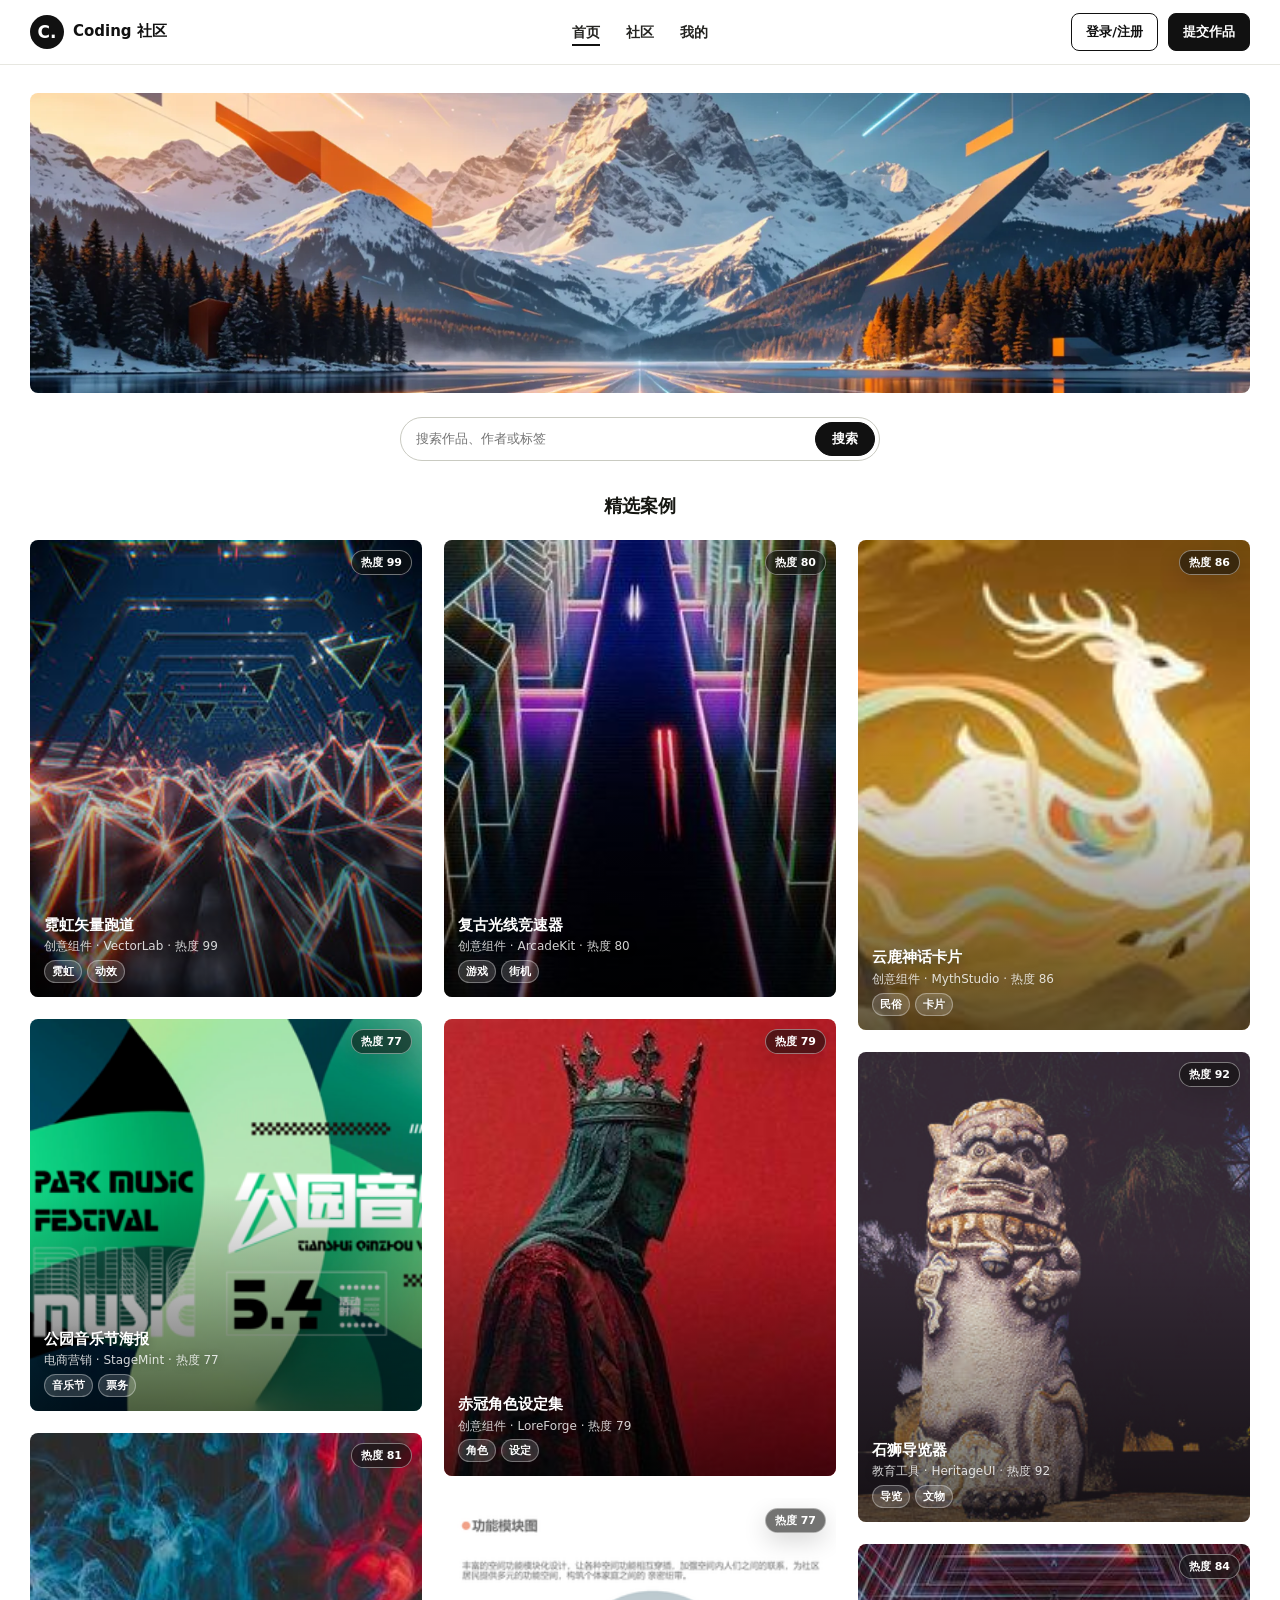
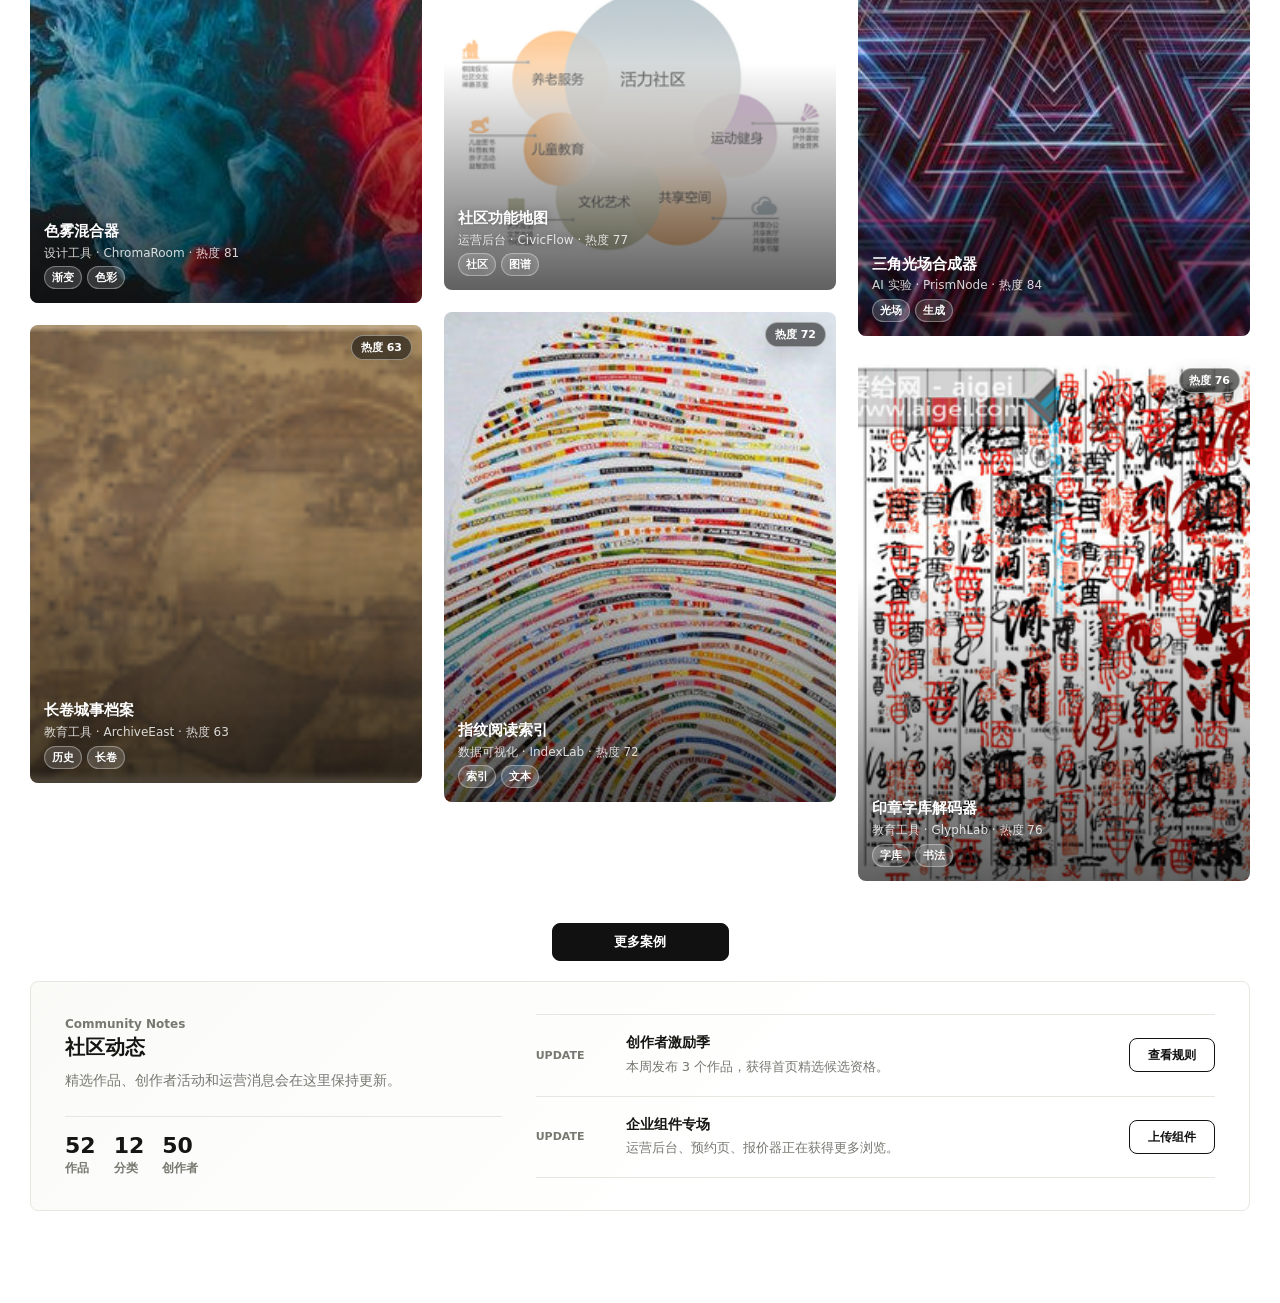
==== index.html @ 4173c128 "feat: initial coding community deployment" ====
<!doctype html>
<html lang="zh-CN">
<head>
  <meta charset="utf-8">
  <meta name="viewport" content="width=device-width, initial-scale=1">
  <title>Coding 社区 - 首页</title>
  <link rel="stylesheet" href="css/style.css?v=20260624-vibe-derivatives-1">
</head>
<body class="auth-state-pending" data-page="home">
  <header class="site-header">
    <nav class="site-nav">
      <a class="brand" href="index.html"><span class="brand-mark">C.</span><span class="brand-name">Coding社区</span></a>
      <div class="nav-links">
        <a class="active" href="index.html">首页</a>
        <a href="community.html">社区</a>
        <a href="mine.html" data-auth-required>我的</a>
      </div>
      <div class="nav-actions">
        <button class="nav-button" id="open-auth" type="button">登录/注册</button>
        <a class="nav-button solid" href="upload.html" target="_blank" rel="noopener" data-auth-required>提交作品</a>
      </div>
    </nav>
  </header>

  <main>
    <section class="home-banner" aria-label="Coding社区展示图">
      <img src="images/banners/home-ai-banner.webp" alt="AI cube on circuit board" width="1800" height="772" fetchpriority="high" decoding="async">
    </section>

    <section class="search-panel home-search" aria-label="作品搜索">
      <form class="search-form" id="home-search-form">
        <input class="search-field" id="home-search-input" placeholder="搜索作品、作者或标签">
        <button class="search-button" type="submit">搜索</button>
      </form>
    </section>

    <h2 class="featured-title">精选案例</h2>

    <div class="home-featured-window" id="featured-window">
      <section class="masonry-grid" id="featured-works"></section>
    </div>

    <div class="more-cases-row">
      <a class="more-cases-button" href="community.html">更多案例</a>
    </div>

    <section class="home-footer-block" aria-label="社区动态">
      <div class="home-footer-main">
        <p class="kicker">Community Notes</p>
        <h2>社区动态</h2>
        <p>精选作品、创作者活动和运营消息会在这里保持更新。</p>
        <div class="home-footer-stats">
          <span><strong id="home-work-count">0</strong>作品</span>
          <span><strong id="home-category-count">0</strong>分类</span>
          <span><strong id="home-author-count">0</strong>创作者</span>
        </div>
      </div>
      <div class="home-footer-feed" id="home-ads"></div>
    </section>
  </main>

  <script src="js/data/settings.table.js"></script>
  <script src="js/data/users.table.js"></script>
  <script src="js/data/works.table.js"></script>
  <script src="js/data/ads.table.js"></script>
  <script src="js/data/api-configs.table.js"></script>
  <script src="js/data/points-records.table.js"></script>
  <script src="js/app.js?v=20260624-vibe-derivatives-1"></script>
</body>
</html>
---- css/style.css ----
:root {
  --bg: #ffffff;
  --panel: #ffffff;
  --panel-soft: #f6f7f4;
  --ink: #151611;
  --muted: #777870;
  --line: #e7e7e1;
  --line-dark: #c9cac1;
  --accent: #d8623f;
  --green: #6f927b;
  --blue: #b9d7dc;
  --radius: 8px;
  --shadow: 0 10px 32px rgba(0, 0, 0, .045);
}

* { box-sizing: border-box; }
html { scroll-behavior: smooth; }
body {
  margin: 0;
  background: var(--bg);
  color: var(--ink);
  font-family: Inter, ui-sans-serif, system-ui, -apple-system, BlinkMacSystemFont, "Segoe UI", "Microsoft YaHei", sans-serif;
  font-size: 14px;
  line-height: 1.55;
}
a { color: inherit; text-decoration: none; }
button, input, select, textarea { font: inherit; }
button { cursor: pointer; transition: border-color .18s ease, background .18s ease, color .18s ease, transform .18s ease; }
button:hover, .nav-button:hover, .search-button:hover { transform: translateY(-1px); }
main { width: min(1220px, calc(100vw - 56px)); margin: 0 auto; }

.site-header {
  position: sticky;
  top: 0;
  z-index: 20;
  border-bottom: 1px solid var(--line);
  background: rgba(255, 255, 255, .96);
  backdrop-filter: blur(16px);
}

.site-nav {
  width: min(1220px, calc(100vw - 56px));
  min-height: 64px;
  margin: 0 auto;
  position: relative;
  display: flex;
  justify-content: space-between;
  gap: 24px;
  align-items: center;
}

.brand {
  display: inline-flex;
  align-items: center;
  gap: 9px;
  color: #111;
  font-weight: 900;
  white-space: nowrap;
}

.brand-mark {
  width: 34px;
  height: 34px;
  display: grid;
  place-items: center;
  border-radius: 50%;
  background: #111;
  color: #fff;
  font-size: 17px;
}

.brand-name {
  font-size: 15px;
  letter-spacing: 0;
}

.nav-links {
  position: absolute;
  left: 50%;
  transform: translateX(-50%);
  display: flex;
  gap: 26px;
  align-items: center;
}

.nav-links a {
  position: relative;
  padding: 23px 0 21px;
  color: #242421;
  font-size: 14px;
  font-weight: 650;
}

.nav-links a.active::after {
  content: "";
  position: absolute;
  left: 0;
  right: 0;
  bottom: 19px;
  height: 2px;
  background: #111;
}

.nav-actions, .stack-actions, .auth-tabs {
  display: flex;
  gap: 10px;
  align-items: center;
}

.nav-button {
  min-height: 36px;
  border: 1px solid #111;
  border-radius: var(--radius);
  background: transparent;
  color: #111;
  padding: 8px 14px;
  font-size: 13px;
  font-weight: 720;
}

.nav-button.solid {
  background: #111;
  color: #fff;
}

.nav-button.full { width: 100%; }

.auth-state-pending #open-auth,
.auth-state-pending [data-open-auth] {
  visibility: hidden;
}

.nav-button.user-nav-button {
  display: inline-flex;
  align-items: center;
  gap: 8px;
  min-height: 36px;
  padding: 5px 12px 5px 6px;
  border-color: var(--line-dark);
  background: #fff;
  color: #111;
}

.nav-user-avatar {
  width: 26px;
  height: 26px;
  flex: 0 0 26px;
  overflow: hidden;
  border-radius: 50%;
  background: var(--panel-soft);
  box-shadow: inset 0 0 0 1px rgba(0, 0, 0, .06);
}

.nav-user-avatar img {
  display: block;
  width: 100%;
  height: 100%;
  object-fit: cover;
}

.nav-user-name {
  max-width: 96px;
  overflow: hidden;
  text-overflow: ellipsis;
  white-space: nowrap;
}
.text-link { text-decoration: underline; text-underline-offset: 4px; font-weight: 700; }
.hidden { display: none !important; }

.home-banner {
  width: 100%;
  height: 300px;
  margin: 28px 0 18px;
  overflow: hidden;
  border-radius: var(--radius);
  background: var(--panel-soft);
}

.home-banner img {
  display: block;
  width: 100%;
  height: 100%;
  object-fit: cover;
  object-position: center center;
}

.hero-catalog {
  min-height: 420px;
  display: grid;
  grid-template-columns: minmax(0, 1fr) 320px;
  gap: 30px;
  align-items: end;
  padding: 44px 0 34px;
}

.kicker {
  margin: 0 0 10px;
  color: #2e2e2b;
  font-size: 12px;
  font-weight: 760;
  letter-spacing: 0;
}

h1, h2, h3, p { margin-top: 0; }
h1 {
  max-width: 720px;
  margin-bottom: 14px;
  font-size: 30px;
  line-height: 1.12;
  letter-spacing: 0;
}
h2 { margin-bottom: 6px; font-size: 18px; letter-spacing: 0; }
h3 { margin-bottom: 6px; font-size: 15px; }
.hero-copy, .page-title p, .section-head p {
  max-width: 560px;
  color: var(--muted);
  font-size: 14px;
  line-height: 1.7;
}

.auth-panel, .upload-panel, .content-panel, .side-panel, .admin-login {
  border: 1px solid var(--line);
  border-radius: var(--radius);
  background: var(--panel);
  box-shadow: var(--shadow);
}

.auth-panel { padding: 18px; }
.auth-tabs { margin-bottom: 16px; }
.auth-tabs button {
  flex: 1;
  border: 1px solid var(--line);
  border-radius: 999px;
  background: #f7f7f5;
  padding: 8px 10px;
  font-size: 13px;
  font-weight: 720;
}
.auth-tabs button.active { background: #111; color: #fff; border-color: #111; }
.tiny-note { margin: 14px 0 0; color: var(--muted); font-size: 13px; line-height: 1.5; }

.field, .search-field {
  width: 100%;
  min-height: 38px;
  border: 1px solid var(--line-dark);
  border-radius: var(--radius);
  background: #fff;
  color: #111;
  padding: 9px 11px;
  outline: none;
  font-size: 13px;
}
.field:focus, .search-field:focus {
  border-color: #111;
  box-shadow: 0 0 0 3px rgba(20, 21, 17, .055);
}
.field[readonly],
.readonly-field {
  background: #f6f6f2;
  color: #686961;
  cursor: not-allowed;
}
.field.compact { width: 180px; }
.textarea { min-height: 140px; resize: vertical; line-height: 1.55; }

.search-panel, .filter-panel {
  margin: 24px 0 34px;
}
.home-search, .community-search {
  width: min(480px, 100%);
  margin: 24px auto 34px;
}
.filter-panel.community-search {
  width: 100%;
}
.community-search .search-form {
  width: min(480px, 100%);
  margin: 0 auto;
}
.search-form {
  display: flex;
  align-items: center;
  gap: 5px;
  padding: 4px;
  border: 1px solid var(--line-dark);
  border-radius: 999px;
  background: #fff;
}
.home-search .search-field, .community-search .search-field {
  min-height: 31px;
  min-width: 0;
  border: 0;
  border-radius: 999px;
  padding: 6px 11px;
  box-shadow: none;
}
.home-search .search-field:focus, .community-search .search-field:focus {
  border: 0;
  box-shadow: none;
}
.search-button {
  min-height: 31px;
  border: 1px solid #111;
  border-radius: 999px;
  background: #111;
  color: #fff;
  padding: 6px 16px;
  font-size: 13px;
  font-weight: 720;
}
.featured-title {
  margin: 24px 0 22px;
  text-align: center;
  color: #151611;
  font-size: 18px;
  line-height: 1.25;
  font-weight: 860;
}
.filter-panel {
  display: grid;
  gap: 12px;
}
.category-tabs {
  display: flex;
  gap: 7px;
  align-items: center;
  flex-wrap: wrap;
  justify-content: space-between;
  width: 100%;
  max-width: 100%;
  margin: 0;
  overflow-x: auto;
  padding-bottom: 2px;
  scrollbar-width: thin;
}
.category-tabs button {
  flex: 1 1 86px;
  min-height: 36px;
  border: 1px solid var(--line);
  border-radius: var(--radius);
  background: #fff;
  padding: 8px 14px;
  font-size: 13px;
  font-weight: 650;
}
.category-tabs button.active { background: #111; color: #fff; border-color: #111; }
.search-field { flex: 1; min-width: 260px; }

.category-select-stack {
  display: grid;
  gap: 8px;
}

.section-head, .page-title {
  display: flex;
  justify-content: space-between;
  align-items: flex-end;
  gap: 18px;
  margin: 40px 0 18px;
}
.page-title { display: block; padding-top: 34px; }

.masonry-grid {
  display: block;
  column-count: 3;
  column-gap: 22px;
}

.home-featured-window {
  position: relative;
  overflow: hidden;
}

.home-featured-window.is-clipped::after {
  content: "";
  position: absolute;
  left: 0;
  right: 0;
  bottom: 0;
  height: 130px;
  pointer-events: none;
  background: linear-gradient(180deg, rgba(255, 255, 255, 0), #fff 86%);
}

.more-cases-row {
  display: flex;
  justify-content: center;
  margin: 20px 0;
}
.more-cases-button {
  min-width: 177px;
  min-height: 36px;
  display: inline-flex;
  align-items: center;
  justify-content: center;
  border: 1px solid #111;
  border-radius: var(--radius);
  background: #111;
  color: #fff;
  padding: 8px 20px;
  font-size: 13px;
  font-weight: 760;
  transition: transform .18s ease, background .18s ease, border-color .18s ease;
}
.more-cases-button:hover {
  transform: translateY(-1px);
}

.work-card {
  display: inline-block;
  width: 100%;
  margin: 0 0 22px;
  break-inside: avoid;
  -webkit-column-break-inside: avoid;
}
.work-card[hidden] { display: none; }

.work-thumb {
  position: relative;
  display: block;
  aspect-ratio: var(--thumb-ratio, 282 / 320);
  overflow: hidden;
  border-radius: var(--radius);
  background: #ddd;
}
.work-thumb img {
  width: 100%;
  height: 100%;
  display: block;
  object-fit: cover;
  transition: transform .28s ease;
}
.work-heat-badge {
  position: absolute;
  top: 10px;
  right: 10px;
  z-index: 2;
  display: inline-flex;
  align-items: center;
  min-height: 24px;
  padding: 3px 9px;
  border: 1px solid rgba(255, 255, 255, .42);
  border-radius: 999px;
  background: rgba(15, 15, 13, .58);
  color: #fff;
  font-size: 11px;
  font-weight: 820;
  backdrop-filter: blur(12px);
  box-shadow: 0 8px 24px rgba(0, 0, 0, .16);
}
.work-card:hover .work-thumb img { transform: scale(1.025); }
.work-scrim {
  position: absolute;
  inset: 0;
  background: linear-gradient(180deg, rgba(0, 0, 0, 0) 42%, rgba(0, 0, 0, .68) 100%);
  opacity: .92;
  pointer-events: none;
}
.work-overlay {
  position: absolute;
  left: 0;
  right: 0;
  bottom: 0;
  display: grid;
  gap: 5px;
  padding: 34px 14px 14px;
  color: #fff;
  text-shadow: 0 1px 8px rgba(0, 0, 0, .32);
}
.work-title {
  font-size: 15px;
  font-weight: 760;
  line-height: 1.25;
}
.work-subline {
  color: rgba(255, 255, 255, .82);
  font-size: 12px;
  line-height: 1.3;
}
.work-tags {
  display: flex;
  gap: 5px;
  flex-wrap: wrap;
}
.work-tags span {
  border: 1px solid rgba(255, 255, 255, .34);
  border-radius: 999px;
  background: rgba(255, 255, 255, .16);
  padding: 2px 7px;
  font-size: 11px;
  font-weight: 650;
}
.tag-row { display: flex; flex-wrap: wrap; gap: 6px; margin-top: 10px; }
.tag {
  border: 1px solid var(--line);
  border-radius: 999px;
  padding: 4px 8px;
  background: #fff;
  color: #454540;
  font-size: 12px;
  font-weight: 750;
}

.home-footer-block {
  display: grid;
  grid-template-columns: minmax(0, .9fr) minmax(0, 1.4fr);
  gap: 34px;
  margin: 0 0 72px;
  padding: 32px 34px;
  border: 1px solid var(--line);
  border-radius: var(--radius);
  background: linear-gradient(135deg, #fafaf7 0%, #ffffff 62%);
}

.home-footer-main h2 {
  margin: 0 0 8px;
  font-size: 20px;
  line-height: 1.25;
}

.home-footer-main p {
  max-width: 360px;
  margin: 0;
  color: var(--muted);
  line-height: 1.75;
}

.home-footer-stats {
  display: flex;
  gap: 18px;
  flex-wrap: wrap;
  margin-top: 24px;
  padding-top: 18px;
  border-top: 1px solid var(--line);
}

.home-footer-stats span {
  color: var(--muted);
  font-size: 12px;
  font-weight: 720;
}

.home-footer-stats strong {
  display: block;
  margin-bottom: 2px;
  color: #151611;
  font-size: 22px;
  line-height: 1;
  font-weight: 900;
}

.home-footer-feed {
  display: grid;
  gap: 0;
  align-self: center;
  border-top: 1px solid var(--line);
}

.home-feed-item {
  display: grid;
  grid-template-columns: 72px minmax(0, 1fr) auto;
  gap: 18px;
  align-items: center;
  padding: 18px 0;
  border-bottom: 1px solid var(--line);
}

.home-feed-item > span {
  color: var(--muted);
  font-size: 11px;
  font-weight: 800;
  text-transform: uppercase;
}

.home-feed-item h3 {
  margin: 0 0 5px;
  font-size: 14px;
  line-height: 1.35;
}

.home-feed-item p {
  margin: 0;
  color: var(--muted);
  font-size: 13px;
  line-height: 1.6;
}

.home-feed-item .text-link {
  min-width: 86px;
  min-height: 34px;
  display: inline-flex;
  align-items: center;
  justify-content: center;
  border: 1px solid #111;
  border-radius: var(--radius);
  background: #fff;
  color: #111;
  padding: 7px 14px;
  font-size: 12px;
  font-weight: 800;
  text-decoration: none;
}

.home-feed-item .text-link:hover {
  background: #111;
  color: #fff;
}

.notice-grid {
  display: grid;
  grid-template-columns: repeat(2, minmax(0, 1fr));
  gap: 14px;
  margin-bottom: 56px;
}
.notice-card {
  min-height: 136px;
  padding: 18px;
  border: 1px solid var(--line);
  border-radius: var(--radius);
  background: #fff;
}

.upload-panel {
  display: none;
  grid-template-columns: 260px 1fr;
  gap: 18px;
  padding: 18px;
  margin-bottom: 22px;
}
.upload-panel.open { display: grid; }
.form-grid {
  display: grid;
  grid-template-columns: repeat(2, minmax(0, 1fr));
  gap: 10px;
}
.full { grid-column: 1 / -1; }

.upload-page {
  padding-bottom: 64px;
}
.upload-hero {
  display: grid;
  grid-template-columns: minmax(0, 1fr) 280px;
  gap: 24px;
  align-items: end;
  padding: 32px 0 24px;
  border-bottom: 1px solid var(--line);
}
.upload-hero h1 {
  max-width: 640px;
  margin: 0 0 10px;
  font-size: 28px;
  line-height: 1.18;
}
.upload-hero p {
  max-width: 660px;
  color: var(--muted);
  font-size: 14px;
  line-height: 1.75;
}
.upload-hero-note {
  display: grid;
  gap: 6px;
  padding: 16px;
  border: 1px solid var(--line);
  border-radius: var(--radius);
  background: #fffaf6;
}
.upload-hero-note span {
  color: #b8663d;
  font-size: 12px;
  font-weight: 760;
}
.upload-hero-note strong {
  font-size: 14px;
  line-height: 1.45;
}
.upload-workspace {
  display: grid;
  grid-template-columns: minmax(0, 1fr) 330px;
  gap: 24px;
  align-items: start;
  padding-top: 24px;
}
.upload-review-state {
  margin: -8px 0 24px;
  padding: 22px 24px;
  border: 1px solid #ead8ca;
  border-radius: var(--radius);
  background: #fff8f2;
}
.upload-review-state h2 {
  margin: 2px 0 8px;
  font-size: 20px;
}
.upload-review-state p:not(.kicker) {
  max-width: 620px;
  margin: 0 0 16px;
  color: #6d5d52;
  line-height: 1.7;
}
.upload-form-panel,
.upload-preview-panel {
  border: 1px solid var(--line);
  border-radius: var(--radius);
  background: #fff;
  box-shadow: var(--shadow);
}
.upload-form-panel {
  display: grid;
  grid-template-columns: repeat(2, minmax(0, 1fr));
  gap: 14px;
  padding: 22px;
}
.form-section-head {
  padding-top: 4px;
  border-top: 1px solid var(--line);
}
.form-section-head:first-child {
  padding-top: 0;
  border-top: 0;
}
.form-section-head h2 {
  margin-bottom: 2px;
}
.textarea.small {
  min-height: 96px;
}
.upload-preview-panel {
  position: sticky;
  top: 86px;
  padding: 18px;
}
.upload-cover-preview {
  aspect-ratio: 4 / 3;
  display: grid;
  place-items: center;
  overflow: hidden;
  margin: 14px 0;
  border: 1px solid var(--line);
  border-radius: var(--radius);
  background: linear-gradient(135deg, #f6f7f4, #fff);
  color: var(--muted);
  font-size: 13px;
}
.upload-cover-preview img {
  width: 100%;
  height: 100%;
  display: block;
  object-fit: cover;
}
.upload-summary {
  display: grid;
  grid-template-columns: 88px minmax(0, 1fr);
  gap: 10px 12px;
  margin: 0 0 12px;
  padding: 14px 0;
  border-top: 1px solid var(--line);
  border-bottom: 1px solid var(--line);
}
.upload-summary dt {
  color: var(--muted);
  font-size: 12px;
}
.upload-summary dd {
  min-width: 0;
  margin: 0;
  color: #151611;
  font-size: 13px;
  font-weight: 680;
  overflow-wrap: anywhere;
}

.work-detail {
  display: grid;
  grid-template-columns: minmax(0, 1fr) 320px;
  gap: 24px;
  padding: 16px 0 50px;
  align-items: start;
}
.work-media {
  aspect-ratio: 282 / 320;
  overflow: hidden;
  border-radius: var(--radius);
  background: var(--panel-soft);
}
.work-media img {
  width: 100%;
  height: 100%;
  border-radius: var(--radius);
  display: block;
  margin-bottom: 14px;
  object-fit: cover;
}
.studio-preview {
  width: 100%;
  min-height: 500px;
  border: 1px solid var(--line);
  border-radius: var(--radius);
  background: #fff;
}
.work-aside {
  position: sticky;
  top: 86px;
  padding: 22px;
  border: 1px solid var(--line);
  border-radius: var(--radius);
  background: #fff;
}
.work-aside h1 {
  margin: 0 0 14px;
  font-size: 24px;
  line-height: 1.2;
}
.work-description {
  margin: 0 0 18px;
  color: #2b2b26;
  font-size: 14px;
  line-height: 1.8;
}
.work-meta-list {
  display: grid;
  gap: 10px;
  margin: 0 0 16px;
}
.work-meta-list div {
  display: grid;
  grid-template-columns: 76px minmax(0, 1fr);
  gap: 10px;
  align-items: baseline;
}
.work-meta-list dt {
  color: var(--muted);
  font-size: 12px;
  font-weight: 700;
}
.work-meta-list dd {
  margin: 0;
  color: #151611;
  font-size: 14px;
  font-weight: 780;
  overflow-wrap: anywhere;
}
.work-heat-pill {
  display: inline-flex;
  align-items: center;
  justify-content: center;
  min-width: 42px;
  min-height: 26px;
  padding: 5px 12px;
  border: 1px solid #ead6c9;
  border-radius: 999px;
  background: #fff4ec;
  color: #d8623f;
  font-size: 14px;
  font-weight: 880;
  line-height: 1;
}
.work-points-card {
  display: flex;
  align-items: baseline;
  gap: 8px;
  min-height: 74px;
  margin: 0 0 16px;
  padding: 15px 16px;
  border: 1px solid #ead6c9;
  border-radius: var(--radius);
  background: #fff7f1;
}
.work-points-card span {
  color: #7d6252;
  font-size: 13px;
  font-weight: 760;
}
.work-points-card strong {
  margin-left: auto;
  color: #d8623f;
  font-size: 36px;
  line-height: 1;
  font-weight: 900;
}
.work-points-card em {
  color: #a7654c;
  font-size: 13px;
  font-style: normal;
  font-weight: 820;
}
#try-work {
  min-height: 48px;
  display: inline-flex;
  align-items: center;
  justify-content: center;
  border-color: #111;
  background: #111;
  color: #fff;
  font-size: 14px;
  font-weight: 840;
}
#try-work:hover {
  border-color: #222;
  background: #222;
}
#vibe-link-side {
  min-height: 48px;
  display: inline-flex;
  align-items: center;
  justify-content: center;
  border-color: #d8623f;
  background: #d8623f;
  color: #fff;
  font-size: 14px;
  font-weight: 840;
}
#vibe-link-side:hover {
  border-color: #bd4f31;
  background: #bd4f31;
}
.stack-actions { flex-direction: column; align-items: stretch; margin-top: 20px; }
.stack-actions.horizontal { flex-direction: row; align-items: center; }

.trial-modal {
  position: fixed;
  inset: 0;
  z-index: 90;
  display: grid;
  place-items: center;
  padding: 30px;
}

.trial-modal.is-fullscreen {
  padding: 0;
}

.trial-backdrop {
  position: absolute;
  inset: 0;
  background: rgba(18, 18, 14, .42);
  backdrop-filter: blur(10px);
}

.trial-modal.is-fullscreen .trial-backdrop {
  background: #fff;
  backdrop-filter: none;
}

.trial-dialog {
  position: relative;
  width: min(1180px, calc(100vw - 60px));
  height: min(780px, calc(100vh - 60px));
  display: grid;
  grid-template-rows: auto minmax(0, 1fr);
  overflow: hidden;
  border: 1px solid var(--line);
  border-radius: var(--radius);
  background: #fff;
  box-shadow: 0 32px 90px rgba(0, 0, 0, .22);
}

.trial-modal.is-fullscreen .trial-dialog {
  width: 100vw;
  height: 100vh;
  border: 0;
  border-radius: 0;
  box-shadow: none;
}

.trial-dialog::after {
  content: "加载预览中...";
  position: absolute;
  inset: 64px 0 0;
  display: none;
  place-items: center;
  background: #fff;
  color: var(--muted);
  font-weight: 760;
}

.trial-modal.is-loading .trial-dialog::after {
  display: grid;
}

.trial-head {
  min-height: 64px;
  display: flex;
  align-items: center;
  justify-content: space-between;
  gap: 16px;
  padding: 12px 16px;
  border-bottom: 1px solid var(--line);
}

.trial-title-block {
  min-width: 0;
}

.trial-head h2 {
  margin: 0;
  font-size: 16px;
  line-height: 1.2;
  overflow: hidden;
  text-overflow: ellipsis;
  white-space: nowrap;
}

.trial-meta {
  margin: 5px 0 0;
  color: var(--muted);
  font-size: 12px;
  line-height: 1.25;
  overflow: hidden;
  text-overflow: ellipsis;
  white-space: nowrap;
}

.trial-actions {
  display: flex;
  flex: 0 0 auto;
  align-items: center;
  gap: 8px;
}

.trial-control {
  min-height: 32px;
  border: 1px solid var(--line);
  border-radius: 999px;
  background: #fff;
  padding: 6px 13px;
  color: var(--muted);
  font-size: 12px;
  font-weight: 760;
}

.trial-control:hover {
  border-color: #111;
  color: #111;
}

.trial-dialog iframe {
  width: 100%;
  height: 100%;
  border: 0;
  background: #fff;
}

.trial-modal.is-loading .trial-dialog iframe {
  opacity: 0;
}

.work-extra {
  display: grid;
  gap: 26px;
  padding: 8px 0 74px;
}

.work-extra-section {
  border-top: 1px solid var(--line);
  padding-top: 28px;
}

.work-overview-section {
  display: grid;
  grid-template-columns: minmax(0, 1fr) 320px;
  gap: 24px;
  align-items: start;
}

.work-extra h2 {
  margin: 0 0 10px;
  font-size: 20px;
  line-height: 1.25;
}

.work-extra p {
  margin: 0;
  color: #3f403a;
  line-height: 1.85;
}

.work-fact-list {
  display: grid;
  gap: 10px;
  margin: 0;
}

.work-fact-list div {
  display: flex;
  justify-content: space-between;
  gap: 18px;
  padding: 12px 0;
  border-bottom: 1px solid var(--line);
}

.work-fact-list dt {
  color: var(--muted);
  font-size: 12px;
  font-weight: 760;
}

.work-fact-list dd {
  margin: 0;
  color: #151611;
  font-weight: 820;
  text-align: right;
}

.work-extra-grid {
  display: grid;
  grid-template-columns: repeat(2, minmax(0, 1fr));
  gap: 18px;
}

.work-info-block {
  padding-top: 24px;
  border-top: 1px solid var(--line);
}

.work-info-block ul {
  display: grid;
  gap: 10px;
  margin: 0;
  padding-left: 18px;
  color: #33342f;
  line-height: 1.75;
}

.work-timeline {
  display: grid;
  gap: 10px;
  margin: 0;
  padding: 0;
  list-style: none;
}

.work-timeline li {
  display: flex;
  align-items: center;
  justify-content: space-between;
  gap: 16px;
  padding: 12px 0;
  border-bottom: 1px solid var(--line);
}

.work-timeline span {
  color: var(--muted);
  font-size: 12px;
  font-weight: 760;
}

.work-timeline strong {
  color: #151611;
  font-size: 13px;
  text-align: right;
}

.work-section-head {
  display: flex;
  align-items: end;
  justify-content: space-between;
  gap: 18px;
  margin-bottom: 16px;
}

.work-source-card {
  display: grid;
  gap: 6px;
  margin-top: 16px;
  padding: 13px 14px;
  border: 1px solid #f0d7cd;
  border-radius: 8px;
  background: #fff7f3;
}

.work-source-card span,
.work-derivative-count {
  color: #9d5a43;
  font-size: 12px;
  font-weight: 820;
}

.source-work-link {
  color: #151611;
  font-size: 14px;
  font-weight: 860;
}

.source-work-link:hover {
  color: #d8623f;
}

.work-derivative-section {
  border-top-color: #efcfc3;
}

.work-derivative-section .work-section-head {
  align-items: center;
}

.work-related-grid {
  display: grid;
  grid-template-columns: repeat(3, minmax(0, 1fr));
  gap: 14px;
}

.work-related-card {
  display: grid;
  gap: 10px;
}

.work-related-card img {
  width: 100%;
  aspect-ratio: 4 / 3;
  display: block;
  object-fit: cover;
  border-radius: var(--radius);
  background: var(--panel-soft);
}

.work-related-card strong {
  display: block;
  color: #151611;
  font-size: 14px;
  line-height: 1.35;
}

.work-related-card em {
  display: block;
  margin-top: 3px;
  color: var(--muted);
  font-size: 12px;
  font-style: normal;
}

.vibe-studio {
  display: grid;
  grid-template-columns: minmax(320px, 380px) minmax(0, 1fr);
  gap: 16px;
  margin-bottom: 48px;
  align-items: stretch;
}

.vibe-chat-panel,
.vibe-preview-panel {
  min-height: calc(100vh - 190px);
  border: 1px solid var(--line);
  border-radius: var(--radius);
  background: #fff;
}

.vibe-chat-panel {
  display: grid;
  grid-template-rows: auto minmax(0, 1fr) auto;
  overflow: hidden;
}

.vibe-chat-head,
.vibe-preview-head {
  display: flex;
  align-items: center;
  justify-content: space-between;
  gap: 14px;
  padding: 14px;
  border-bottom: 1px solid var(--line);
}

.vibe-chat-head h2,
.vibe-preview-head h2 {
  margin: 0;
  font-size: 17px;
  line-height: 1.2;
}

#vibe-status {
  flex: 0 0 auto;
  border: 1px solid var(--line);
  border-radius: 999px;
  padding: 5px 9px;
  color: var(--muted);
  font-size: 12px;
  font-weight: 760;
}

#save-variant {
  border-color: #e24d2e;
  background: #e24d2e;
  color: #fff;
  box-shadow: 0 10px 24px rgba(226, 77, 46, .22);
}

#save-variant:hover {
  border-color: #c93d22;
  background: #c93d22;
  box-shadow: 0 12px 28px rgba(201, 61, 34, .28);
}

.vibe-chat {
  display: flex;
  flex-direction: column;
  gap: 10px;
  overflow: auto;
  padding: 14px;
  background: #faf9f4;
}

.vibe-message {
  max-width: 92%;
  display: grid;
  gap: 5px;
  align-self: flex-start;
}

.vibe-message span {
  color: var(--muted);
  font-size: 11px;
  font-weight: 840;
}

.vibe-message p {
  margin: 0;
  border: 1px solid var(--line);
  border-radius: 8px;
  background: #fff;
  padding: 10px 12px;
  color: #22231e;
  font-size: 14px;
  line-height: 1.6;
}

.vibe-progress {
  border: 1px solid var(--line);
  border-radius: 8px;
  background: #fff;
  padding: 10px 12px;
}

.vibe-progress p {
  border: 0;
  padding: 0;
  margin-bottom: 8px;
  color: #22231e;
}

.vibe-progress ol {
  display: grid;
  gap: 6px;
  margin: 0;
  padding: 0;
  list-style: none;
}

.vibe-progress li {
  position: relative;
  padding-left: 18px;
  color: var(--muted);
  font-size: 13px;
  line-height: 1.35;
}

.vibe-progress li::before {
  content: "";
  position: absolute;
  left: 0;
  top: .45em;
  width: 7px;
  height: 7px;
  border-radius: 999px;
  background: #111;
  opacity: .26;
}

.vibe-progress li:nth-child(1)::before {
  opacity: 1;
}

.vibe-message.is-user {
  align-self: flex-end;
}

.vibe-message.is-user span {
  text-align: right;
}

.vibe-message.is-user p {
  border-color: #111;
  background: #111;
  color: #fff;
}

.vibe-compose {
  display: grid;
  gap: 10px;
  padding: 14px;
  border-top: 1px solid var(--line);
}

.vibe-compose.is-busy {
  opacity: .72;
}

.vibe-preview-panel {
  display: grid;
  grid-template-rows: auto minmax(0, 1fr);
  overflow: hidden;
}

.vibe-preview-panel .studio-preview {
  min-height: 0;
  height: 100%;
  border: 0;
  border-radius: 0;
}
.prompt { min-height: 130px; }
.code-editor {
  width: 100%;
  min-height: 360px;
  margin-top: 12px;
  border: 1px solid #232323;
  border-radius: var(--radius);
  background: #151515;
  color: #f4f4ef;
  padding: 12px;
  font: 12px/1.55 Consolas, "Cascadia Code", monospace;
  resize: vertical;
}
.studio-preview { min-height: 660px; }

.account-layout, .admin-console {
  display: grid;
  grid-template-columns: 240px minmax(0, 1fr);
  gap: 14px;
  padding: 38px 0 50px;
}
.side-panel {
  padding: 18px;
  align-self: start;
}
.side-panel h1 { font-size: 20px; line-height: 1.2; }
.side-panel.dark { min-height: 100vh; background: #131411; color: #fff; border-color: #131411; }
.side-tab {
  width: 100%;
  min-height: 38px;
  margin-bottom: 7px;
  border: 1px solid var(--line);
  border-radius: var(--radius);
  background: #fff;
  text-align: left;
  padding: 9px 10px;
  font-size: 13px;
  font-weight: 720;
}
.side-tab.active, .side-panel.dark .side-tab.active { background: #111; color: #fff; border-color: #111; }
.side-panel.dark .side-tab { background: #1c1c1c; color: #fff; border-color: #343434; }
.side-tab.danger { color: var(--accent); }
.content-panel { min-height: 500px; padding: 18px; }

.admin-shell { width: min(1220px, calc(100vw - 56px)); margin: 0 auto; }
.admin-login {
  max-width: 420px;
  margin: 12vh auto;
  padding: 24px;
}
.admin-login h1 { font-size: 28px; }
.login-stack { display: grid; gap: 12px; margin: 22px 0; }
.admin-brand { margin-bottom: 18px; color: #fff; }
.admin-brand .brand-mark { background: #fff; color: #111; }
.admin-content { margin-top: 38px; }

.management-shell {
  width: min(1260px, calc(100vw - 48px));
  margin: 0 auto;
}
.management-login {
  width: min(430px, 100%);
  margin: 12vh auto;
  padding: 24px;
  border: 1px solid var(--line);
  border-radius: var(--radius);
  background: #fff;
  box-shadow: var(--shadow);
}
.management-login h1 { font-size: 28px; }
.management-console {
  display: grid;
  grid-template-columns: 240px minmax(0, 1fr);
  gap: 14px;
  padding: 24px 0 48px;
}
.management-sidebar {
  position: sticky;
  top: 24px;
  align-self: start;
  min-height: calc(100vh - 48px);
  padding: 16px;
  border: 1px solid #151611;
  border-radius: var(--radius);
  background: #151611;
  color: #fff;
}
.management-brand {
  color: #fff;
  margin-bottom: 16px;
}
.management-brand .brand-mark {
  background: #fff;
  color: #111;
}
.management-title {
  display: grid;
  gap: 2px;
  margin: 6px 0 18px;
  color: rgba(255, 255, 255, .92);
}
.management-title span {
  color: rgba(255, 255, 255, .56);
  font-size: 12px;
}
.management-sidebar .side-tab {
  background: rgba(255, 255, 255, .04);
  border-color: rgba(255, 255, 255, .1);
  color: rgba(255, 255, 255, .82);
}
.management-sidebar .side-tab.active {
  background: #fff;
  border-color: #fff;
  color: #111;
}
.management-sidebar .side-tab.danger {
  color: #ffb29d;
}
.management-content {
  min-width: 0;
}
.management-head {
  display: flex;
  justify-content: space-between;
  gap: 18px;
  align-items: flex-end;
  margin-bottom: 16px;
}
.management-head h1 {
  margin-bottom: 8px;
}
.management-head p {
  max-width: 700px;
  color: var(--muted);
}
.management-stats {
  display: grid;
  grid-template-columns: repeat(6, minmax(0, 1fr));
  gap: 10px;
  margin-bottom: 14px;
}
.management-stats article,
.management-card {
  border: 1px solid var(--line);
  border-radius: var(--radius);
  background: #fff;
  box-shadow: var(--shadow);
}
.management-stats article {
  display: grid;
  gap: 4px;
  padding: 14px;
}
.management-stats strong {
  font-size: 22px;
  line-height: 1;
}
.management-stats span {
  color: var(--muted);
  font-size: 12px;
}
.management-grid {
  display: grid;
  grid-template-columns: repeat(2, minmax(0, 1fr));
  gap: 14px;
}
.management-card {
  padding: 16px;
  margin-bottom: 14px;
  overflow: auto;
}
.management-card h2 {
  margin-bottom: 12px;
}
.management-category-grid,
.management-category-name-grid {
  display: grid;
  gap: 8px;
}
.management-category-name-grid {
  grid-template-columns: repeat(3, minmax(0, 1fr));
}
.management-category-name-grid label {
  display: grid;
  gap: 6px;
}
.management-category-name-grid span {
  color: var(--muted);
  font-size: 12px;
  font-weight: 760;
}
.management-table {
  min-width: 1040px;
}
.management-table.users-table {
  min-width: 1240px;
}
.management-card.users-card {
  overflow: visible;
}
.management-user-list {
  display: grid;
  gap: 12px;
}
.management-user-record {
  display: grid;
  gap: 10px;
  padding: 14px;
  border: 1px solid var(--line);
  border-radius: var(--radius);
  background: #fff;
}
.management-user-record-line {
  display: grid;
  gap: 12px;
  align-items: start;
}
.management-user-record-top {
  grid-template-columns: minmax(190px, 1.1fr) minmax(150px, .9fr) minmax(170px, 1fr) minmax(130px, .75fr) minmax(82px, .45fr) minmax(82px, .45fr);
}
.management-user-record-bottom {
  grid-template-columns: minmax(150px, .9fr) minmax(150px, .9fr) minmax(120px, .7fr) minmax(130px, .7fr) minmax(220px, auto);
}
.management-user-field {
  display: grid;
  gap: 5px;
  min-width: 0;
}
.management-user-field > span,
.management-user-metric > span {
  color: var(--muted);
  font-size: 11px;
  font-weight: 780;
}
.management-user-field small,
.management-user-metric small {
  display: block;
  color: var(--muted);
  font-size: 11px;
  line-height: 1.35;
}
.management-user-metric {
  min-height: 48px;
  display: grid;
  gap: 3px;
  align-content: center;
  padding: 8px 10px;
  border: 1px solid var(--line);
  border-radius: 10px;
  background: #fafaf8;
}
.management-user-metric strong {
  color: #151611;
  font-size: 16px;
  line-height: 1;
}
.management-user-actions {
  display: flex;
  gap: 8px;
  flex-wrap: wrap;
  justify-content: flex-end;
  align-items: end;
}
.management-thumb {
  width: 54px;
  height: 42px;
  display: block;
  object-fit: cover;
  border-radius: 6px;
  border: 1px solid var(--line);
}
.management-avatar {
  width: 38px;
  height: 38px;
  display: block;
  object-fit: cover;
  border-radius: 50%;
  border: 1px solid var(--line);
}
.management-user-cell {
  display: flex;
  gap: 10px;
  align-items: center;
  min-width: 160px;
}
.management-user-cell strong,
.management-user-cell span,
.table small {
  display: block;
}
.management-user-cell span,
.table small,
.empty-note {
  margin-top: 3px;
  color: var(--muted);
  font-size: 11px;
  line-height: 1.35;
}
.compact-cell {
  min-height: 32px;
  padding: 6px 8px;
  font-size: 12px;
}
.management-table small {
  display: block;
  margin-top: 4px;
  color: var(--muted);
  font-size: 11px;
}
.management-heat {
  display: inline-flex;
  align-items: center;
  justify-content: center;
  min-width: 54px;
  padding: 8px 12px;
  border-radius: 999px;
  background: #fff4ec;
  color: #dc5f3a;
  font-size: 18px;
  font-weight: 800;
  line-height: 1;
}
.review-work-list {
  display: grid;
  gap: 14px;
}
.review-work-card {
  display: grid;
  grid-template-columns: 180px minmax(0, 1fr);
  gap: 18px;
  padding: 14px;
  border: 1px solid var(--line);
  border-radius: var(--radius);
  background: #fff;
}
.review-work-card > img {
  width: 100%;
  aspect-ratio: 4 / 3;
  object-fit: cover;
  border-radius: var(--radius);
  background: var(--panel-soft);
}
.review-work-card p {
  margin: 0 0 12px;
  color: var(--muted);
  line-height: 1.65;
}
.review-work-title {
  display: flex;
  align-items: center;
  justify-content: space-between;
  gap: 12px;
  margin-bottom: 8px;
}
.review-work-title h2 {
  margin: 0;
  font-size: 18px;
}
.review-work-meta {
  display: grid;
  grid-template-columns: repeat(5, minmax(0, 1fr));
  gap: 8px;
  margin: 0;
}
.review-work-meta div {
  border: 1px solid var(--line);
  border-radius: 10px;
  padding: 8px 10px;
}
.review-work-meta dt {
  color: var(--muted);
  font-size: 11px;
  font-weight: 760;
}
.review-work-meta dd {
  margin: 2px 0 0;
  color: #151611;
  font-size: 13px;
  font-weight: 820;
  overflow-wrap: anywhere;
}
.management-user-detail {
  display: grid;
  gap: 14px;
  padding: 14px;
  border: 1px solid var(--line);
  border-radius: var(--radius);
  background: #fff;
}
.detail-head {
  display: flex;
  justify-content: space-between;
  gap: 16px;
  align-items: flex-start;
}
.detail-head h2 {
  margin-bottom: 4px;
}
.detail-head p:last-child {
  margin-bottom: 0;
  color: var(--muted);
}
.status-pill {
  flex: 0 0 auto;
  border: 1px solid #111;
  border-radius: 999px;
  padding: 6px 10px;
  font-size: 12px;
  font-weight: 760;
}
.detail-stat-grid {
  display: grid;
  grid-template-columns: repeat(6, minmax(0, 1fr));
  gap: 8px;
}
.detail-stat-grid article {
  min-height: 74px;
  display: grid;
  gap: 5px;
  align-content: center;
  border: 1px solid var(--line);
  border-radius: var(--radius);
  background: #fff;
  padding: 10px;
}
.detail-stat-grid strong {
  font-size: 17px;
  line-height: 1.2;
}
.detail-stat-grid span {
  color: var(--muted);
  font-size: 12px;
}
.detail-grid {
  display: grid;
  grid-template-columns: repeat(2, minmax(0, 1fr));
  gap: 12px;
}
.detail-card {
  min-width: 0;
  border: 1px solid var(--line);
  border-radius: var(--radius);
  padding: 14px;
  background: #fff;
}
.detail-card h3 {
  margin-bottom: 10px;
}
.detail-list {
  display: grid;
  grid-template-columns: 90px minmax(0, 1fr);
  gap: 7px 12px;
  margin: 0;
}
.detail-list.compact {
  margin-top: 12px;
}
.detail-list dt {
  color: var(--muted);
  font-size: 12px;
}
.detail-list dd {
  margin: 0;
  min-width: 0;
  overflow-wrap: anywhere;
  font-weight: 650;
}
.category-stat-row {
  display: flex;
  flex-wrap: wrap;
  gap: 7px;
}
.category-stat {
  display: inline-flex;
  gap: 6px;
  align-items: center;
  border: 1px solid var(--line);
  border-radius: 999px;
  padding: 5px 9px;
  background: #fafaf8;
  color: #33332f;
  font-size: 12px;
}
.category-stat strong {
  color: #111;
}
.check-line {
  display: flex;
  gap: 8px;
  align-items: center;
  min-height: 38px;
  color: var(--muted);
}
.bar-list {
  display: grid;
  gap: 12px;
}
.bar-list div {
  position: relative;
  display: grid;
  grid-template-columns: 1fr auto;
  gap: 8px;
  padding-bottom: 10px;
}
.bar-list i {
  position: absolute;
  left: 0;
  right: auto;
  bottom: 0;
  height: 4px;
  border-radius: 999px;
  background: #111;
}
.heat-summary-list {
  display: grid;
  grid-template-columns: repeat(2, minmax(0, 1fr));
  gap: 10px;
  margin: 0;
}
.heat-summary-list div {
  padding: 14px;
  border: 1px solid var(--line);
  border-radius: var(--radius-sm);
  background: #fffaf6;
}
.heat-summary-list dt {
  color: var(--muted);
  font-size: 12px;
}
.heat-summary-list dd {
  margin: 7px 0 0;
  color: #dc5f3a;
  font-size: 26px;
  font-weight: 850;
  line-height: 1;
}
.heat-rank-list {
  display: grid;
  gap: 8px;
}
.heat-rank-item {
  display: grid;
  grid-template-columns: 28px minmax(0, 1fr) auto;
  align-items: center;
  gap: 10px;
  padding: 10px 0;
  border-bottom: 1px solid var(--line);
}
.heat-rank-item:last-child {
  border-bottom: 0;
}
.heat-rank-item span {
  display: inline-flex;
  align-items: center;
  justify-content: center;
  width: 26px;
  height: 26px;
  border-radius: 50%;
  background: #111;
  color: #fff;
  font-size: 12px;
  font-weight: 800;
}
.heat-rank-item strong,
.heat-rank-item small {
  display: block;
}
.heat-rank-item small {
  margin-top: 3px;
  color: var(--muted);
  font-size: 11px;
}
.heat-rank-item em {
  color: #dc5f3a;
  font-size: 20px;
  font-style: normal;
  font-weight: 850;
}
.data-textarea {
  width: 100%;
  min-height: 420px;
  margin-top: 14px;
  font: 12px/1.55 Consolas, "Cascadia Code", monospace;
}

.table {
  width: 100%;
  border-collapse: collapse;
  font-size: 13px;
}
.table th, .table td {
  border-bottom: 1px solid var(--line);
  padding: 10px 8px;
  text-align: left;
  vertical-align: middle;
}
.table th { color: var(--muted); font-size: 12px; font-weight: 650; }

.metric-grid {
  display: grid;
  grid-template-columns: repeat(3, minmax(0, 1fr));
  gap: 10px;
  margin: 14px 0;
}
.metric {
  padding: 14px;
  border: 1px solid var(--line);
  border-radius: var(--radius);
  background: #fff;
}
.metric strong { display: block; font-size: 18px; }

.toast {
  position: fixed;
  right: 18px;
  bottom: 18px;
  z-index: 100;
  max-width: 360px;
  padding: 12px 14px;
  border: 1px solid #111;
  border-radius: var(--radius);
  background: #111;
  color: #fff;
  box-shadow: var(--shadow);
}

.auth-modal {
  position: fixed;
  inset: 0;
  z-index: 80;
  display: grid;
  place-items: center;
  padding: 22px;
}
.auth-backdrop {
  position: absolute;
  inset: 0;
  background: rgba(18, 18, 14, .38);
  backdrop-filter: blur(10px);
}
.auth-dialog {
  position: relative;
  width: min(760px, 100%);
  max-height: min(88vh, 860px);
  overflow: auto;
  border: 1px solid var(--line);
  border-radius: var(--radius);
  background: #fff;
  box-shadow: 0 24px 70px rgba(0, 0, 0, .16);
  padding: 22px;
}
.auth-dialog h2 {
  margin-bottom: 16px;
  font-size: 20px;
}
.auth-copy p:last-child {
  max-width: 560px;
  margin-bottom: 16px;
  color: var(--muted);
  font-size: 13px;
}
.auth-form,
.auth-view {
  display: grid;
  grid-template-columns: repeat(2, minmax(0, 1fr));
  gap: 10px;
}
.auth-form {
  margin-top: 14px;
}
.auth-view {
  grid-column: 1 / -1;
}
.field-group {
  display: grid;
  gap: 6px;
}
.field-group span {
  color: #2b2b26;
  font-size: 12px;
  font-weight: 760;
}
.field-group .field {
  min-height: 42px;
}
.social-login-grid {
  display: grid;
  grid-template-columns: repeat(5, minmax(0, 1fr));
  gap: 8px;
  margin: 0 0 10px;
}
.social-login {
  min-height: 42px;
  display: inline-flex;
  align-items: center;
  justify-content: center;
  gap: 7px;
  border: 1px solid var(--line);
  border-radius: var(--radius);
  background: #fff;
  color: #171814;
  padding: 8px 9px;
  font-size: 12px;
  font-weight: 720;
}
.social-login img {
  width: 17px;
  height: 17px;
  object-fit: contain;
}
.auth-divider {
  position: relative;
  display: grid;
  place-items: center;
  margin: 8px 0 12px;
  color: var(--muted);
  font-size: 12px;
}
.auth-divider::before {
  content: "";
  position: absolute;
  left: 0;
  right: 0;
  top: 50%;
  height: 1px;
  background: var(--line);
}
.auth-divider span {
  position: relative;
  z-index: 1;
  background: #fff;
  padding: 0 10px;
}
.login-options {
  grid-column: 1 / -1;
  display: flex;
  justify-content: space-between;
  gap: 12px;
  align-items: center;
}
.text-button {
  border: 0;
  background: transparent;
  color: #111;
  padding: 0;
  font-size: 12px;
  font-weight: 720;
  text-decoration: underline;
  text-underline-offset: 4px;
}
.subtle-section-title {
  margin: 4px 0 0;
  color: #2b2b26;
  font-size: 12px;
  font-weight: 780;
}
.avatar-picker {
  display: grid;
  grid-template-columns: repeat(5, minmax(0, 1fr));
  gap: 8px;
}
.avatar-option {
  position: relative;
  display: grid;
  justify-items: center;
  gap: 6px;
  border: 1px solid var(--line);
  border-radius: var(--radius);
  background: #fff;
  padding: 10px 6px;
  color: var(--muted);
  font-size: 12px;
  font-weight: 650;
  cursor: pointer;
}
.avatar-option input {
  position: absolute;
  opacity: 0;
  pointer-events: none;
}
.avatar-option .avatar-file-input {
  inset: 0;
  width: 100%;
  height: 100%;
  cursor: pointer;
  pointer-events: auto;
}
.avatar-option img {
  width: 54px;
  height: 54px;
  border-radius: 50%;
  object-fit: cover;
  border: 1px solid var(--line);
}
.avatar-upload-option {
  position: relative;
}
.avatar-plus {
  width: 54px;
  height: 54px;
  display: grid;
  place-items: center;
  border: 1px dashed var(--line-dark);
  border-radius: 50%;
  background: #fafaf8;
  color: #111;
  font-size: 25px;
  font-weight: 520;
  line-height: 1;
}
.avatar-plus img {
  width: 54px;
  height: 54px;
  display: block;
  border-radius: 50%;
  object-fit: cover;
}
.avatar-option.selected {
  border-color: #111;
  color: #111;
  box-shadow: 0 0 0 3px rgba(20, 21, 17, .055);
}
.profile-head {
  display: flex;
  gap: 14px;
  align-items: center;
  margin-bottom: 16px;
}
.profile-head p:last-child {
  margin-bottom: 0;
  color: var(--muted);
  font-size: 13px;
}
.profile-avatar {
  width: 70px;
  height: 70px;
  border-radius: 50%;
  border: 1px solid var(--line);
  object-fit: cover;
}
.profile-form {
  margin-bottom: 14px;
}
.form-actions {
  display: flex;
  gap: 10px;
  align-items: center;
}
.login-required {
  max-width: 560px;
  padding: 18px;
  border: 1px solid var(--line);
  border-radius: var(--radius);
  background: #fff;
}
.modal-close {
  position: absolute;
  right: 12px;
  top: 12px;
  min-height: 30px;
  border: 1px solid var(--line);
  border-radius: 999px;
  background: #fff;
  padding: 5px 10px;
  color: var(--muted);
  font-size: 12px;
}

@media (max-width: 960px) {
  main, .site-nav, .admin-shell { width: min(100vw - 28px, 1220px); }
  .site-nav {
    flex-wrap: wrap;
    justify-content: space-between;
    padding: 10px 0;
  }
  .nav-links {
    position: static;
    order: 3;
    width: 100%;
    justify-content: center;
    transform: none;
  }
  .nav-actions { margin-left: auto; }
  .hero-catalog, .work-detail, .work-overview-section, .work-extra-grid, .home-footer-block, .vibe-studio, .account-layout, .admin-console, .upload-panel, .upload-hero, .upload-workspace {
    grid-template-columns: 1fr;
  }
  h1 { font-size: 28px; }
  .section-head { align-items: flex-start; flex-direction: column; }
  .notice-grid, .form-grid, .metric-grid, .auth-form, .auth-view, .upload-form-panel { grid-template-columns: 1fr; }
  .social-login-grid { grid-template-columns: repeat(3, minmax(0, 1fr)); }
  .avatar-picker { grid-template-columns: repeat(3, minmax(0, 1fr)); }
  .masonry-grid { column-count: 2; }
  .work-related-grid { grid-template-columns: repeat(2, minmax(0, 1fr)); }
  .work-aside { position: static; }
  .management-shell { width: min(100vw - 28px, 1260px); }
  .management-console {
    grid-template-columns: 1fr;
  }
  .management-sidebar {
    position: static;
    min-height: auto;
  }
  .management-stats,
  .management-grid,
  .management-category-name-grid,
  .detail-grid {
    grid-template-columns: 1fr;
  }
  .management-user-record-top,
  .management-user-record-bottom,
  .review-work-card,
  .review-work-meta {
    grid-template-columns: 1fr;
  }
  .management-user-actions {
    justify-content: flex-start;
  }
  .detail-stat-grid {
    grid-template-columns: repeat(2, minmax(0, 1fr));
  }
}

@media (max-width: 560px) {
  .nav-links { gap: 14px; overflow-x: auto; }
  .nav-actions, .stack-actions.horizontal { flex-direction: column; align-items: stretch; }
  .nav-button { width: 100%; text-align: center; }
  .brand-name { font-size: 14px; }
  .search-form { border-radius: var(--radius); }
  .auth-dialog { padding: 18px; }
  .social-login-grid, .avatar-picker { grid-template-columns: repeat(2, minmax(0, 1fr)); }
  .login-options, .form-actions, .profile-head, .detail-head { align-items: flex-start; flex-direction: column; }
  .detail-stat-grid { grid-template-columns: 1fr; }
  .work-section-head,
  .work-timeline li,
  .work-fact-list div,
  .home-feed-item {
    align-items: flex-start;
    flex-direction: column;
  }
  .home-footer-block {
    padding: 24px;
  }
  .home-feed-item {
    display: flex;
    gap: 10px;
  }
  .work-related-grid { grid-template-columns: 1fr; }
  h1 { font-size: 24px; }
  .masonry-grid { column-count: 1; }
}
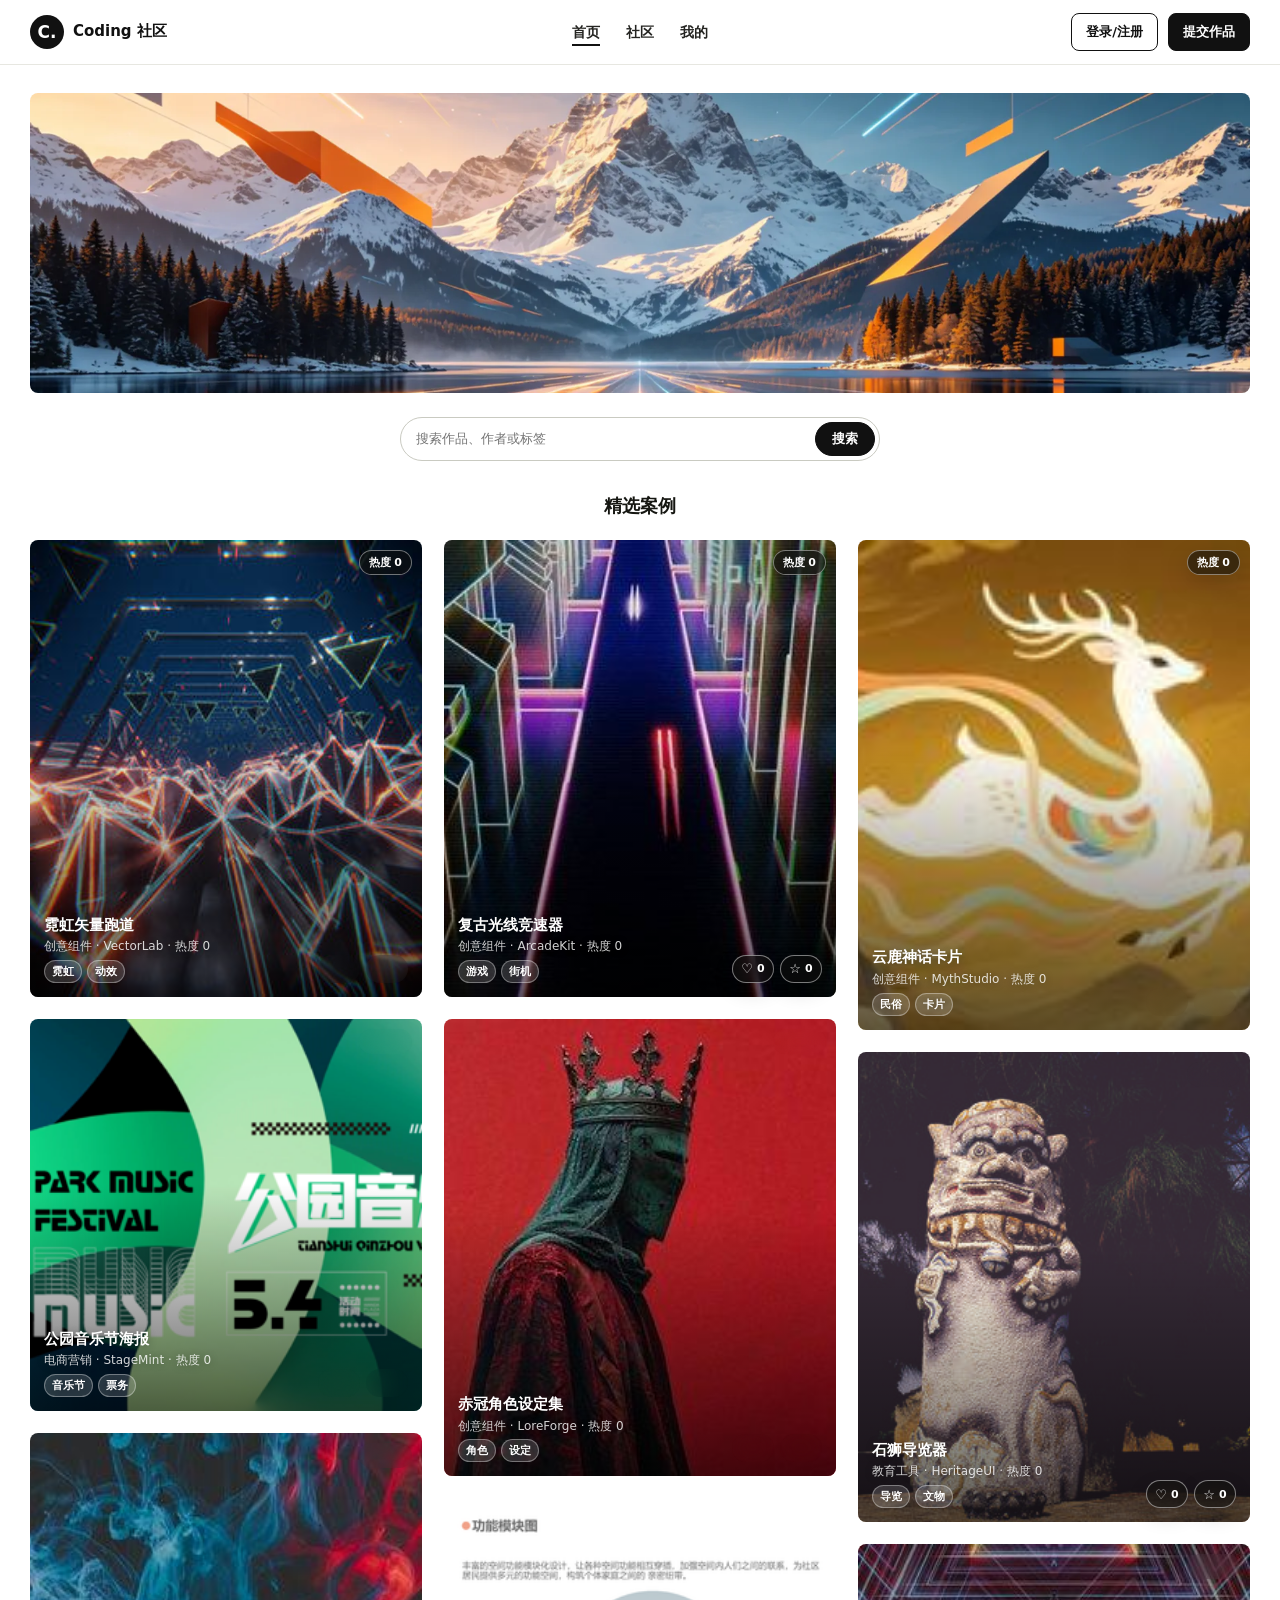
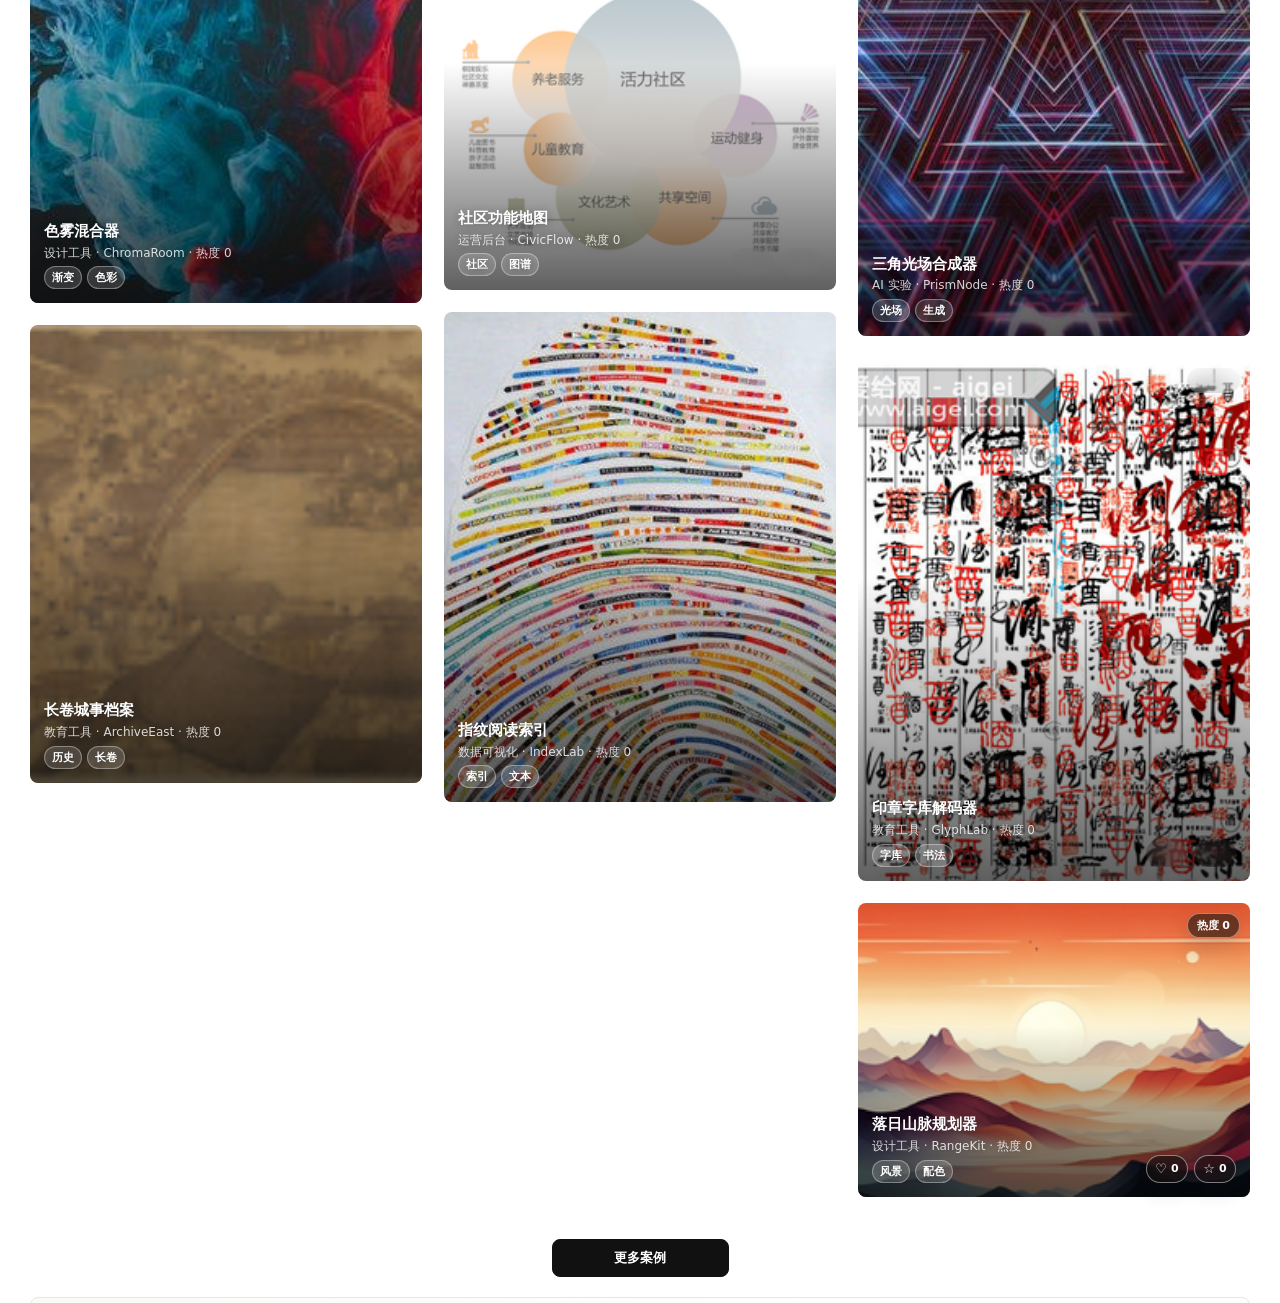
==== commit 9d6901a5: "feat: merge 260629 community update" ====
--- a/index.html
+++ b/index.html
@@ -4,7 +4,7 @@
   <meta charset="utf-8">
   <meta name="viewport" content="width=device-width, initial-scale=1">
   <title>Coding 社区 - 首页</title>
-  <link rel="stylesheet" href="css/style.css?v=20260624-vibe-derivatives-1">
+  <link rel="stylesheet" href="css/style.css?v=20260628-engagement-heat-1">
 </head>
 <body class="auth-state-pending" data-page="home">
   <header class="site-header">
@@ -65,7 +65,8 @@
   <script src="js/data/ads.table.js"></script>
   <script src="js/data/api-configs.table.js"></script>
   <script src="js/data/points-records.table.js"></script>
-  <script src="js/app.js?v=20260624-vibe-derivatives-1"></script>
+  <script src="js/app.js?v=20260628-engagement-heat-1"></script>
 </body>
 </html>
 
+
--- a/css/style.css
+++ b/css/style.css
@@ -351,6 +351,67 @@
   gap: 8px;
 }
 
+.upload-category-picker {
+  display: grid;
+  gap: 10px;
+}
+
+.upload-category-grid {
+  display: grid;
+  grid-template-columns: repeat(6, minmax(0, 1fr));
+  gap: 8px;
+}
+
+.upload-category-button {
+  min-height: 40px;
+  border: 1px solid var(--line);
+  border-radius: var(--radius);
+  background: #fff;
+  color: #111;
+  padding: 9px 10px;
+  font-size: 13px;
+  font-weight: 760;
+  line-height: 1.2;
+  text-align: center;
+}
+
+.upload-category-button.active {
+  border-color: #111;
+  background: #111;
+  color: #fff;
+}
+
+.upload-category-hint {
+  margin: 0;
+  color: var(--muted);
+  font-size: 12px;
+}
+
+.paid-trial-control {
+  min-height: 42px;
+  display: grid;
+  grid-template-columns: repeat(2, minmax(0, 1fr));
+  gap: 8px;
+}
+
+.paid-trial-control label {
+  display: inline-flex;
+  align-items: center;
+  justify-content: center;
+  gap: 7px;
+  border: 1px solid var(--line-dark);
+  border-radius: var(--radius);
+  background: #fff;
+  padding: 9px 11px;
+  color: #151611;
+  font-size: 13px;
+  font-weight: 760;
+}
+
+.paid-trial-control input {
+  accent-color: #111;
+}
+
 .section-head, .page-title {
   display: flex;
   justify-content: space-between;
@@ -408,6 +469,7 @@
 
 .work-card {
   display: inline-block;
+  position: relative;
   width: 100%;
   margin: 0 0 22px;
   break-inside: avoid;
@@ -448,6 +510,26 @@
   backdrop-filter: blur(12px);
   box-shadow: 0 8px 24px rgba(0, 0, 0, .16);
 }
+.work-lineage-badge {
+  position: absolute;
+  top: 10px;
+  left: 10px;
+  z-index: 2;
+  max-width: calc(100% - 108px);
+  min-height: 24px;
+  padding: 3px 9px;
+  border: 1px solid rgba(255, 255, 255, .46);
+  border-radius: 999px;
+  background: rgba(226, 77, 46, .82);
+  color: #fff;
+  font-size: 11px;
+  font-weight: 820;
+  white-space: nowrap;
+  overflow: hidden;
+  text-overflow: ellipsis;
+  backdrop-filter: blur(12px);
+  box-shadow: 0 8px 24px rgba(0, 0, 0, .16);
+}
 .work-card:hover .work-thumb img { transform: scale(1.025); }
 .work-scrim {
   position: absolute;
@@ -463,7 +545,7 @@
   bottom: 0;
   display: grid;
   gap: 5px;
-  padding: 34px 14px 14px;
+  padding: 34px 118px 14px 14px;
   color: #fff;
   text-shadow: 0 1px 8px rgba(0, 0, 0, .32);
 }
@@ -489,6 +571,56 @@
   padding: 2px 7px;
   font-size: 11px;
   font-weight: 650;
+}
+
+.work-engagement-actions {
+  display: flex;
+  align-items: center;
+  gap: 6px;
+}
+
+.work-engagement-actions.is-card {
+  position: absolute;
+  right: 14px;
+  bottom: 14px;
+  z-index: 4;
+}
+
+.work-engagement-button {
+  min-width: 42px;
+  min-height: 28px;
+  border: 1px solid rgba(255, 255, 255, .46);
+  border-radius: 999px;
+  background: rgba(15, 15, 13, .54);
+  color: #fff;
+  display: inline-flex;
+  align-items: center;
+  justify-content: center;
+  gap: 4px;
+  padding: 4px 8px;
+  font-size: 13px;
+  font-weight: 780;
+  line-height: 1;
+  backdrop-filter: blur(12px);
+  box-shadow: 0 8px 20px rgba(0, 0, 0, .16);
+  transition: background .18s ease, border-color .18s ease, color .18s ease, transform .18s ease;
+}
+
+.work-engagement-button:hover {
+  transform: translateY(-1px);
+  border-color: rgba(255, 255, 255, .72);
+  background: rgba(15, 15, 13, .72);
+}
+
+.work-engagement-button.active {
+  border-color: rgba(255, 255, 255, .62);
+  background: rgba(226, 77, 46, .88);
+  color: #fff;
+}
+
+.work-engagement-button strong {
+  font-size: 11px;
+  font-weight: 860;
 }
 .tag-row { display: flex; flex-wrap: wrap; gap: 6px; margin-top: 10px; }
 .tag {
@@ -856,34 +988,42 @@
   font-weight: 880;
   line-height: 1;
 }
-.work-points-card {
-  display: flex;
-  align-items: baseline;
-  gap: 8px;
+.work-access-card {
+  display: grid;
+  gap: 6px;
   min-height: 74px;
   margin: 0 0 16px;
-  padding: 15px 16px;
-  border: 1px solid #ead6c9;
-  border-radius: var(--radius);
-  background: #fff7f1;
-}
-.work-points-card span {
-  color: #7d6252;
+  padding: 16px 18px;
+  border: 1px solid #d6e0ea;
+  border-radius: var(--radius);
+  background: #f3f7fb;
+}
+.work-access-card.is-free {
+  border-color: #d6e0ea;
+  background: #f3f7fb;
+}
+.work-access-card.is-paid {
+  border-color: #efd0c2;
+  background: #fff5ef;
+}
+.work-access-title {
+  color: #435b70;
+  font-size: 26px;
+  line-height: 1.08;
+  font-weight: 920;
+  letter-spacing: 0;
+}
+.work-access-copy {
+  color: #5e7284;
   font-size: 13px;
+  line-height: 1.45;
   font-weight: 760;
 }
-.work-points-card strong {
-  margin-left: auto;
-  color: #d8623f;
-  font-size: 36px;
-  line-height: 1;
-  font-weight: 900;
-}
-.work-points-card em {
-  color: #a7654c;
-  font-size: 13px;
-  font-style: normal;
-  font-weight: 820;
+.work-access-card.is-paid .work-access-title {
+  color: #d65a36;
+}
+.work-access-card.is-paid .work-access-copy {
+  color: #a75a42;
 }
 #try-work {
   min-height: 48px;
@@ -1162,29 +1302,109 @@
 
 .work-source-card {
   display: grid;
-  gap: 6px;
+  gap: 12px;
   margin-top: 16px;
   padding: 13px 14px;
-  border: 1px solid #f0d7cd;
+  border: 1px solid #d8e0ea;
   border-radius: 8px;
-  background: #fff7f3;
+  background: #f4f7fb;
+}
+
+.work-source-head {
+  display: grid;
+  gap: 5px;
+}
+
+.work-lineage-note {
+  margin: 0 0 12px;
+  display: inline-flex;
+  width: fit-content;
+  max-width: 100%;
+  border: 1px solid #d8e0ea;
+  border-radius: 999px;
+  background: #f4f7fb;
+  color: #526477;
+  padding: 6px 10px;
+  font-size: 12px;
+  font-weight: 820;
 }
 
 .work-source-card span,
 .work-derivative-count {
-  color: #9d5a43;
+  color: #526477;
   font-size: 12px;
   font-weight: 820;
 }
 
-.source-work-link {
+.work-source-card strong {
   color: #151611;
   font-size: 14px;
+  line-height: 1.45;
+}
+
+.work-source-links {
+  display: grid;
+  grid-template-columns: 1fr;
+  gap: 10px;
+}
+
+.source-work-card-link {
+  display: grid;
+  grid-template-columns: 58px minmax(0, 1fr);
+  gap: 11px;
+  align-items: center;
+  min-height: 76px;
+  padding: 9px;
+  border: 1px solid #dbe3ed;
+  border-radius: 8px;
+  background: #fbfdff;
+  color: #151611;
+  text-decoration: none;
+}
+
+.source-work-card-link:hover {
+  border-color: #b9c7d6;
+  background: #f1f5f9;
+}
+
+.source-work-thumb {
+  width: 58px;
+  height: 58px;
+  display: block;
+  overflow: hidden;
+  border: 1px solid #dbe3ed;
+  border-radius: 6px;
+  background: #eef3f8;
+}
+
+.source-work-thumb img {
+  width: 100%;
+  height: 100%;
+  display: block;
+  object-fit: cover;
+}
+
+.source-work-copy {
+  min-width: 0;
+  display: grid;
+  gap: 5px;
+}
+
+.source-work-copy em {
+  color: #526477;
+  font-size: 11px;
+  font-style: normal;
+  font-weight: 820;
+}
+
+.source-work-title {
+  display: -webkit-box;
+  overflow: hidden;
+  -webkit-box-orient: vertical;
+  -webkit-line-clamp: 3;
+  font-size: 14px;
   font-weight: 860;
-}
-
-.source-work-link:hover {
-  color: #d8623f;
+  line-height: 1.32;
 }
 
 .work-derivative-section {
@@ -1204,6 +1424,23 @@
 .work-related-card {
   display: grid;
   gap: 10px;
+}
+
+.work-related-link {
+  display: grid;
+  gap: 10px;
+}
+
+.work-related-card .work-engagement-actions {
+  margin-top: 0;
+}
+
+.work-engagement-actions.is-detail {
+  margin: 14px 0 12px;
+}
+
+.work-engagement-actions.is-compact .work-engagement-button {
+  min-height: 32px;
 }
 
 .work-related-card img {
@@ -1290,6 +1527,81 @@
   border-color: #c93d22;
   background: #c93d22;
   box-shadow: 0 12px 28px rgba(201, 61, 34, .28);
+}
+
+.save-title-modal {
+  position: fixed;
+  inset: 0;
+  z-index: 120;
+  display: grid;
+  place-items: center;
+  padding: 20px;
+}
+
+.save-title-backdrop {
+  position: absolute;
+  inset: 0;
+  background: rgba(12, 12, 10, .46);
+}
+
+.save-title-dialog {
+  position: relative;
+  width: min(100%, 420px);
+  max-height: calc(100vh - 40px);
+  overflow: auto;
+  border: 1px solid var(--line);
+  border-radius: 8px;
+  background: #fff;
+  box-shadow: var(--shadow);
+  padding: 24px;
+}
+
+.save-title-dialog h2 {
+  margin: 4px 0 8px;
+  font-size: 24px;
+}
+
+.save-title-dialog p:not(.kicker) {
+  margin: 0 0 16px;
+  color: var(--muted);
+  line-height: 1.65;
+}
+
+.save-title-form {
+  display: grid;
+  gap: 12px;
+}
+
+.variant-submit-dialog {
+  width: min(100%, 820px);
+}
+
+.variant-save-form {
+  grid-template-columns: repeat(2, minmax(0, 1fr));
+  align-items: start;
+}
+
+.variant-save-form .full {
+  grid-column: 1 / -1;
+}
+
+.variant-cover-preview {
+  min-height: 160px;
+  display: grid;
+  place-items: center;
+  overflow: hidden;
+  border: 1px solid var(--line);
+  border-radius: var(--radius);
+  background: linear-gradient(135deg, #f6f7f4, #fff);
+  color: var(--muted);
+  font-size: 13px;
+}
+
+.variant-cover-preview img {
+  width: 100%;
+  height: 100%;
+  display: block;
+  object-fit: cover;
 }
 
 .vibe-chat {
@@ -1452,6 +1764,82 @@
 .side-tab.danger { color: var(--accent); }
 .content-panel { min-height: 500px; padding: 18px; }
 
+.mine-section-head {
+  display: flex;
+  align-items: center;
+  justify-content: space-between;
+  gap: 14px;
+  margin-bottom: 16px;
+}
+.mine-section-head h2 {
+  font-size: 24px;
+  line-height: 1.15;
+}
+.mine-engagement-summary {
+  display: grid;
+  grid-template-columns: repeat(4, minmax(0, 1fr));
+  gap: 10px;
+  margin-bottom: 18px;
+}
+.mine-engagement-summary article {
+  border: 1px solid var(--line);
+  border-radius: var(--radius);
+  background: #fff;
+  padding: 14px;
+}
+.mine-engagement-summary strong {
+  display: block;
+  color: #111;
+  font-size: 24px;
+  line-height: 1;
+  font-weight: 900;
+}
+.mine-engagement-summary span {
+  display: block;
+  margin-top: 7px;
+  color: var(--muted);
+  font-size: 12px;
+  font-weight: 720;
+}
+.mine-section {
+  margin-top: 22px;
+}
+.mine-section > h3 {
+  margin-bottom: 10px;
+  font-size: 17px;
+  line-height: 1.25;
+}
+.mine-work-metrics {
+  display: grid;
+  gap: 8px;
+}
+.mine-work-metric-row {
+  display: grid;
+  grid-template-columns: minmax(0, 1fr) auto auto auto;
+  align-items: center;
+  gap: 10px;
+  min-height: 44px;
+  border: 1px solid var(--line);
+  border-radius: var(--radius);
+  background: #fff;
+  padding: 9px 12px;
+  color: inherit;
+  text-decoration: none;
+}
+.mine-work-metric-row span {
+  overflow: hidden;
+  text-overflow: ellipsis;
+  white-space: nowrap;
+  font-weight: 780;
+}
+.mine-work-metric-row strong,
+.mine-work-metric-row em {
+  color: var(--muted);
+  font-size: 12px;
+  font-style: normal;
+  font-weight: 760;
+}
+
 .admin-shell { width: min(1220px, calc(100vw - 56px)); margin: 0 auto; }
 .admin-login {
   max-width: 420px;
@@ -2034,6 +2422,16 @@
   box-shadow: var(--shadow);
 }
 
+.toast-success {
+  border-color: #146c43;
+  background: #146c43;
+}
+
+.toast-error {
+  border-color: #b42318;
+  background: #b42318;
+}
+
 .auth-modal {
   position: fixed;
   inset: 0;
@@ -2089,6 +2487,12 @@
   color: #2b2b26;
   font-size: 12px;
   font-weight: 760;
+}
+.required-star {
+  margin-left: 3px;
+  color: #d5281b;
+  font-style: normal;
+  font-weight: 900;
 }
 .field-group .field {
   min-height: 42px;
@@ -2296,10 +2700,12 @@
   }
   h1 { font-size: 28px; }
   .section-head { align-items: flex-start; flex-direction: column; }
-  .notice-grid, .form-grid, .metric-grid, .auth-form, .auth-view, .upload-form-panel { grid-template-columns: 1fr; }
+  .notice-grid, .form-grid, .metric-grid, .auth-form, .auth-view, .upload-form-panel, .variant-save-form { grid-template-columns: 1fr; }
+  .upload-category-grid { grid-template-columns: repeat(4, minmax(0, 1fr)); }
   .social-login-grid { grid-template-columns: repeat(3, minmax(0, 1fr)); }
   .avatar-picker { grid-template-columns: repeat(3, minmax(0, 1fr)); }
   .masonry-grid { column-count: 2; }
+  .mine-engagement-summary { grid-template-columns: repeat(2, minmax(0, 1fr)); }
   .work-related-grid { grid-template-columns: repeat(2, minmax(0, 1fr)); }
   .work-aside { position: static; }
   .management-shell { width: min(100vw - 28px, 1260px); }
@@ -2338,9 +2744,11 @@
   .search-form { border-radius: var(--radius); }
   .auth-dialog { padding: 18px; }
   .social-login-grid, .avatar-picker { grid-template-columns: repeat(2, minmax(0, 1fr)); }
+  .upload-category-grid { grid-template-columns: repeat(2, minmax(0, 1fr)); }
   .login-options, .form-actions, .profile-head, .detail-head { align-items: flex-start; flex-direction: column; }
   .detail-stat-grid { grid-template-columns: 1fr; }
   .work-section-head,
+  .mine-section-head,
   .work-timeline li,
   .work-fact-list div,
   .home-feed-item {
@@ -2355,6 +2763,17 @@
     gap: 10px;
   }
   .work-related-grid { grid-template-columns: 1fr; }
+  .work-overlay { padding-right: 94px; }
+  .work-engagement-actions.is-card {
+    right: 10px;
+    bottom: 10px;
+  }
+  .work-engagement-button {
+    min-width: 38px;
+    padding: 4px 7px;
+  }
+  .mine-engagement-summary { grid-template-columns: 1fr; }
+  .mine-work-metric-row { grid-template-columns: 1fr auto; }
   h1 { font-size: 24px; }
   .masonry-grid { column-count: 1; }
 }
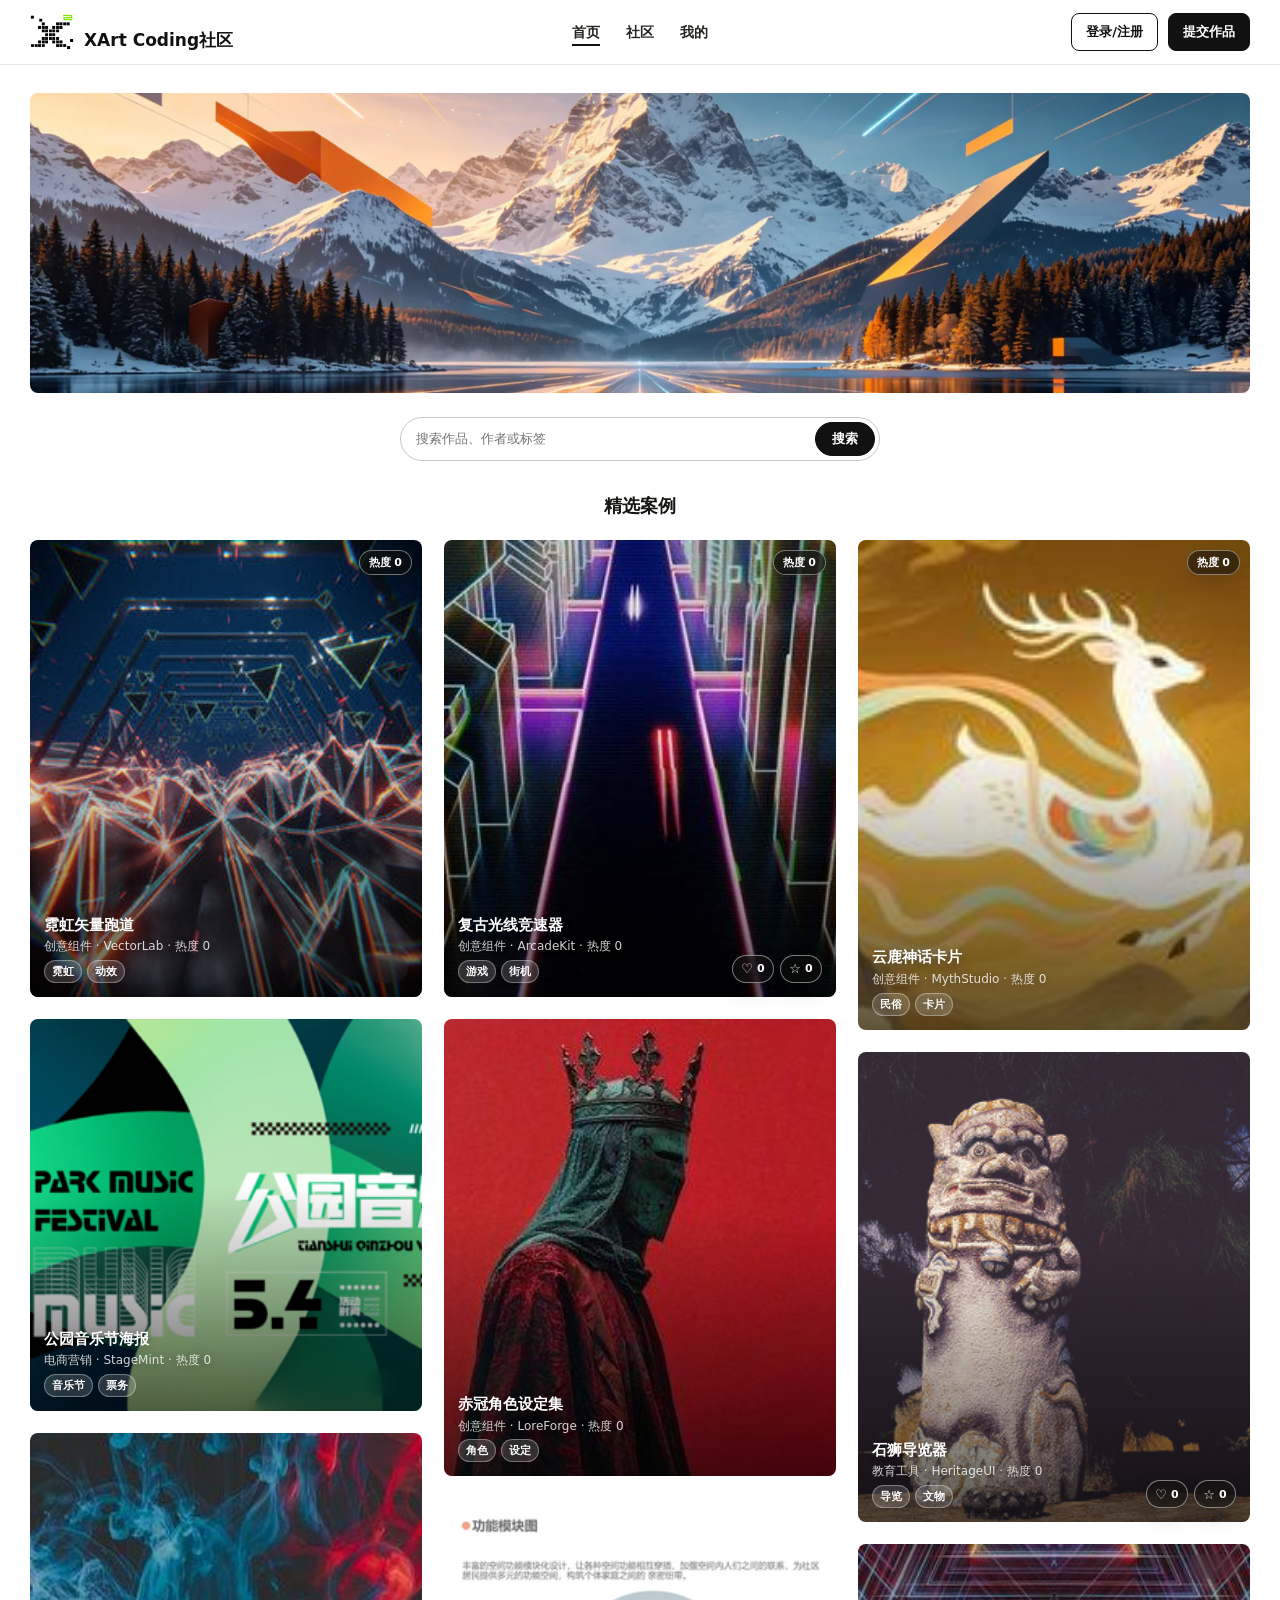
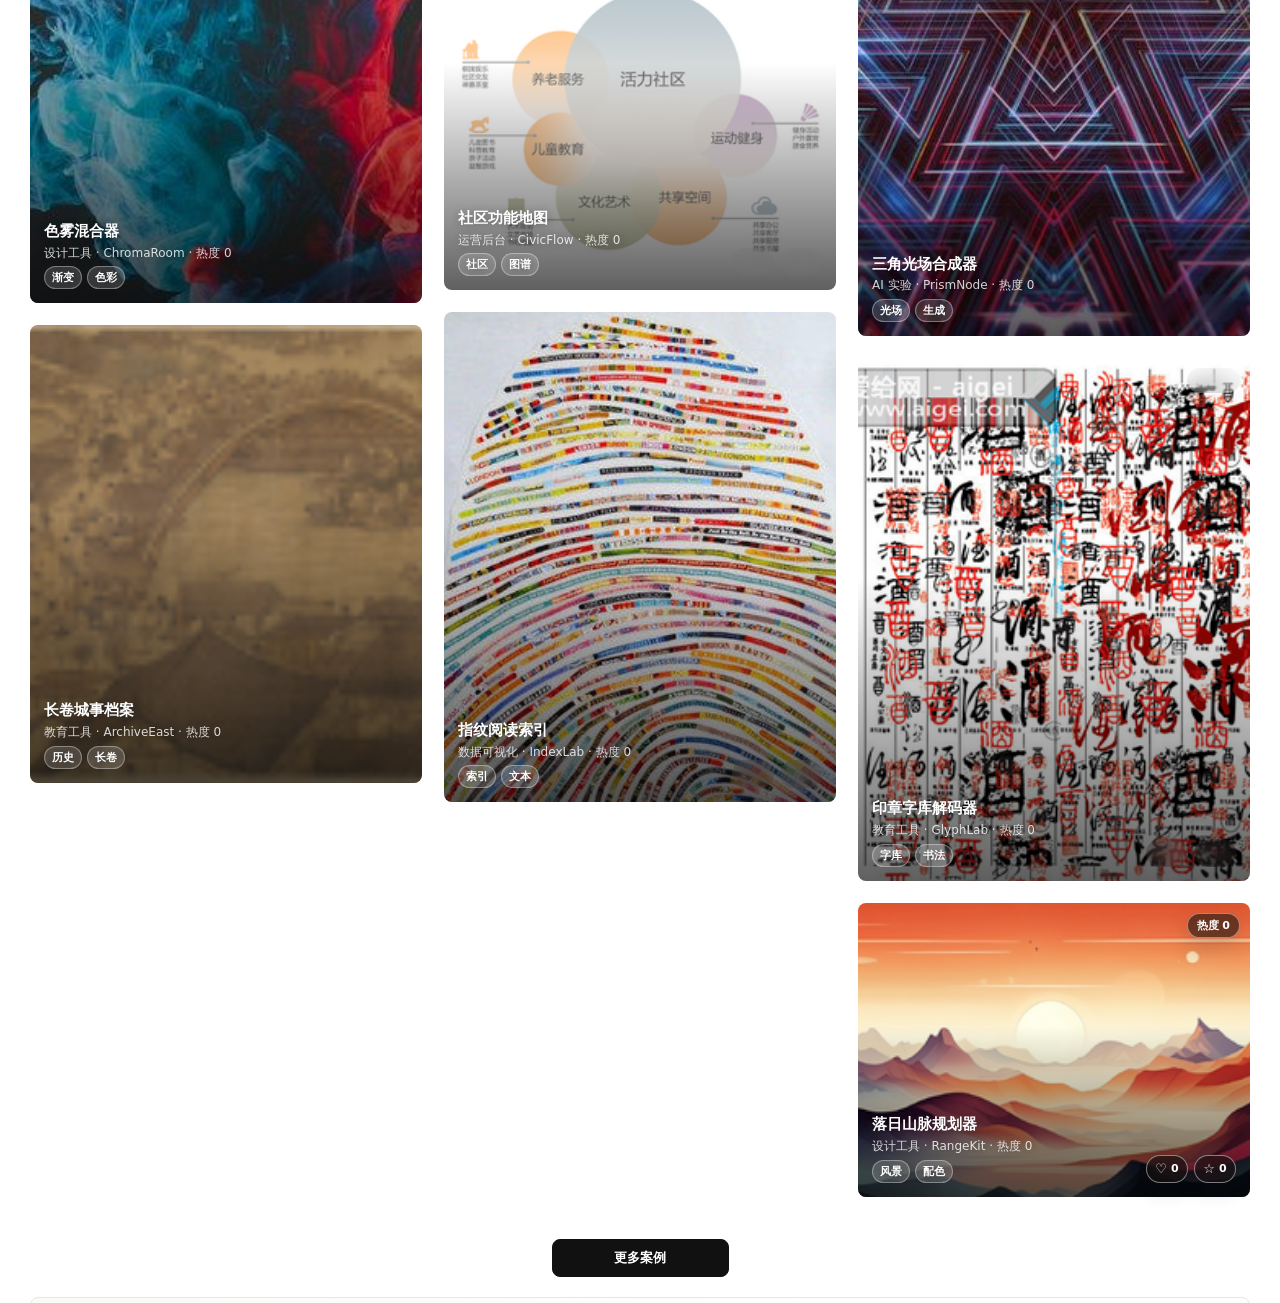
==== commit d575afdb: "feat: update community 260630" ====
--- a/index.html
+++ b/index.html
@@ -3,13 +3,13 @@
 <head>
   <meta charset="utf-8">
   <meta name="viewport" content="width=device-width, initial-scale=1">
-  <title>Coding 社区 - 首页</title>
-  <link rel="stylesheet" href="css/style.css?v=20260628-engagement-heat-1">
+  <title>XArt Coding社区 - 首页</title>
+  <link rel="stylesheet" href="css/style.css?v=20260630-brand-align-2">
 </head>
 <body class="auth-state-pending" data-page="home">
   <header class="site-header">
     <nav class="site-nav">
-      <a class="brand" href="index.html"><span class="brand-mark">C.</span><span class="brand-name">Coding社区</span></a>
+      <a class="brand" href="index.html"><span class="brand-mark"><img src="images/brand/xart-coding-logo.png" alt="" width="44" height="37" decoding="async"></span><span class="brand-name">XArt Coding社区</span></a>
       <div class="nav-links">
         <a class="active" href="index.html">首页</a>
         <a href="community.html">社区</a>
@@ -23,7 +23,7 @@
   </header>
 
   <main>
-    <section class="home-banner" aria-label="Coding社区展示图">
+    <section class="home-banner" aria-label="XArt Coding社区展示图">
       <img src="images/banners/home-ai-banner.webp" alt="AI cube on circuit board" width="1800" height="772" fetchpriority="high" decoding="async">
     </section>
 
@@ -65,7 +65,7 @@
   <script src="js/data/ads.table.js"></script>
   <script src="js/data/api-configs.table.js"></script>
   <script src="js/data/points-records.table.js"></script>
-  <script src="js/app.js?v=20260628-engagement-heat-1"></script>
+  <script src="js/app.js?v=20260630-ai-button-2"></script>
 </body>
 </html>
 
--- a/css/style.css
+++ b/css/style.css
@@ -51,26 +51,35 @@
 
 .brand {
   display: inline-flex;
-  align-items: center;
-  gap: 9px;
+  align-items: flex-end;
+  gap: 10px;
   color: #111;
   font-weight: 900;
   white-space: nowrap;
 }
 
 .brand-mark {
-  width: 34px;
-  height: 34px;
-  display: grid;
+  width: 44px;
+  height: 38px;
+  display: inline-grid;
   place-items: center;
-  border-radius: 50%;
-  background: #111;
-  color: #fff;
+  flex: 0 0 44px;
+  overflow: hidden;
+  border-radius: 0;
+  background: transparent;
+}
+
+.brand-mark img {
+  display: block;
+  width: 100%;
+  height: 100%;
+  object-fit: contain;
+}
+
+.brand-name {
+  transform: translateY(-2px);
   font-size: 17px;
-}
-
-.brand-name {
-  font-size: 15px;
+  line-height: 1;
   letter-spacing: 0;
 }
 
@@ -122,6 +131,10 @@
   background: #111;
   color: #fff;
 }
+.nav-button.danger {
+  border-color: #d85e42;
+  color: #d85e42;
+}
 
 .nav-button.full { width: 100%; }
 
@@ -262,6 +275,42 @@
 }
 .field.compact { width: 180px; }
 .textarea { min-height: 140px; resize: vertical; line-height: 1.55; }
+.form-help {
+  margin: -4px 0 2px;
+  color: var(--muted);
+  font-size: 12px;
+  line-height: 1.45;
+}
+.field-label-with-action {
+  display: inline-flex;
+  align-items: center;
+  gap: 8px;
+}
+.ai-generate-button {
+  min-width: 64px;
+  min-height: 24px;
+  display: inline-grid;
+  grid-template-columns: auto auto;
+  place-items: center;
+  gap: 3px;
+  border: 1px solid #b8c3d1;
+  border-radius: 6px;
+  background: #f4f7fb;
+  color: #496171;
+  padding: 2px 6px;
+  font-size: 11px;
+  font-weight: 760;
+  line-height: 1.1;
+  cursor: pointer;
+}
+.ai-generate-button:hover {
+  border-color: #8da0b3;
+  background: #eaf0f7;
+}
+.ai-generate-button:disabled {
+  opacity: .55;
+  cursor: wait;
+}
 
 .search-panel, .filter-panel {
   margin: 24px 0 34px;
@@ -1849,7 +1898,6 @@
 .admin-login h1 { font-size: 28px; }
 .login-stack { display: grid; gap: 12px; margin: 22px 0; }
 .admin-brand { margin-bottom: 18px; color: #fff; }
-.admin-brand .brand-mark { background: #fff; color: #111; }
 .admin-content { margin-top: 38px; }
 
 .management-shell {
@@ -1887,10 +1935,6 @@
   color: #fff;
   margin-bottom: 16px;
 }
-.management-brand .brand-mark {
-  background: #fff;
-  color: #111;
-}
 .management-title {
   display: grid;
   gap: 2px;
@@ -1992,6 +2036,144 @@
 }
 .management-table.users-table {
   min-width: 1240px;
+}
+.management-works-card {
+  overflow: visible;
+}
+.management-work-toolbar {
+  display: grid;
+  grid-template-columns: minmax(240px, 1fr) minmax(150px, 180px) auto;
+  gap: 12px;
+  align-items: end;
+  margin-bottom: 14px;
+  padding-bottom: 14px;
+  border-bottom: 1px solid var(--line);
+}
+.management-work-toolbar label {
+  display: grid;
+  gap: 6px;
+}
+.management-work-toolbar span,
+.management-work-field > span {
+  color: var(--muted);
+  font-size: 12px;
+  font-weight: 760;
+}
+.management-work-toolbar strong {
+  min-height: 38px;
+  display: inline-flex;
+  align-items: center;
+  justify-content: center;
+  padding: 8px 12px;
+  border: 1px solid var(--line);
+  border-radius: var(--radius);
+  background: #f8f8f4;
+  white-space: nowrap;
+}
+.management-work-list {
+  display: grid;
+  gap: 12px;
+}
+.management-work-record {
+  display: grid;
+  grid-template-columns: 86px minmax(0, 1fr) 184px;
+  gap: 14px;
+  align-items: stretch;
+  padding: 14px;
+  border: 1px solid var(--line);
+  border-radius: var(--radius);
+  background: #fff;
+}
+.management-work-record.hidden {
+  display: none;
+}
+.management-work-cover {
+  display: grid;
+  align-content: start;
+  gap: 8px;
+}
+.management-work-thumb {
+  width: 86px;
+  aspect-ratio: 4 / 3;
+  display: block;
+  object-fit: cover;
+  border-radius: 6px;
+  border: 1px solid var(--line);
+  background: #f8f8f4;
+}
+.management-work-cover span {
+  display: inline-flex;
+  justify-content: center;
+  padding: 4px 8px;
+  border-radius: 999px;
+  background: #f4f7fb;
+  color: #496171;
+  font-size: 12px;
+  font-weight: 780;
+}
+.management-work-body {
+  display: grid;
+  gap: 12px;
+  min-width: 0;
+}
+.management-work-main,
+.management-work-secondary {
+  display: grid;
+  gap: 12px;
+  align-items: start;
+}
+.management-work-main {
+  grid-template-columns: minmax(220px, 1.4fr) minmax(140px, .8fr) minmax(96px, .45fr) minmax(92px, .35fr);
+}
+.management-work-secondary {
+  grid-template-columns: minmax(320px, 1.5fr) minmax(130px, .55fr) minmax(92px, .35fr);
+}
+.management-work-field {
+  display: grid;
+  gap: 6px;
+  min-width: 0;
+}
+.management-work-title-field small {
+  overflow: hidden;
+  color: var(--muted);
+  font-size: 11px;
+  line-height: 1.3;
+  text-overflow: ellipsis;
+  white-space: nowrap;
+}
+.management-work-category-field .management-category-grid {
+  grid-template-columns: repeat(3, minmax(0, 1fr));
+}
+.management-work-metric strong {
+  min-height: 32px;
+  display: inline-flex;
+  align-items: center;
+  justify-content: center;
+  padding: 6px 12px;
+  border-radius: 999px;
+  background: #fff4ec;
+  color: #dc5f3a;
+  font-size: 18px;
+  font-weight: 820;
+}
+.management-work-metric small,
+.management-work-check small {
+  color: var(--muted);
+  font-size: 11px;
+}
+.management-work-check input {
+  width: 18px;
+  height: 18px;
+}
+.management-work-actions {
+  display: grid;
+  grid-template-columns: 1fr;
+  gap: 8px;
+  align-content: start;
+}
+.management-work-actions .nav-button {
+  width: 100%;
+  text-align: center;
 }
 .management-card.users-card {
   overflow: visible;
@@ -2725,8 +2907,22 @@
   .management-user-record-top,
   .management-user-record-bottom,
   .review-work-card,
-  .review-work-meta {
+  .review-work-meta,
+  .management-work-toolbar,
+  .management-work-record,
+  .management-work-main,
+  .management-work-secondary {
     grid-template-columns: 1fr;
+  }
+  .management-work-cover {
+    grid-template-columns: 86px auto;
+    align-items: center;
+  }
+  .management-work-category-field .management-category-grid {
+    grid-template-columns: 1fr;
+  }
+  .management-work-actions {
+    grid-template-columns: repeat(3, minmax(0, 1fr));
   }
   .management-user-actions {
     justify-content: flex-start;
@@ -2740,7 +2936,9 @@
   .nav-links { gap: 14px; overflow-x: auto; }
   .nav-actions, .stack-actions.horizontal { flex-direction: column; align-items: stretch; }
   .nav-button { width: 100%; text-align: center; }
-  .brand-name { font-size: 14px; }
+  .brand { gap: 8px; }
+  .brand-mark { width: 38px; height: 32px; flex-basis: 38px; }
+  .brand-name { font-size: 15px; }
   .search-form { border-radius: var(--radius); }
   .auth-dialog { padding: 18px; }
   .social-login-grid, .avatar-picker { grid-template-columns: repeat(2, minmax(0, 1fr)); }
